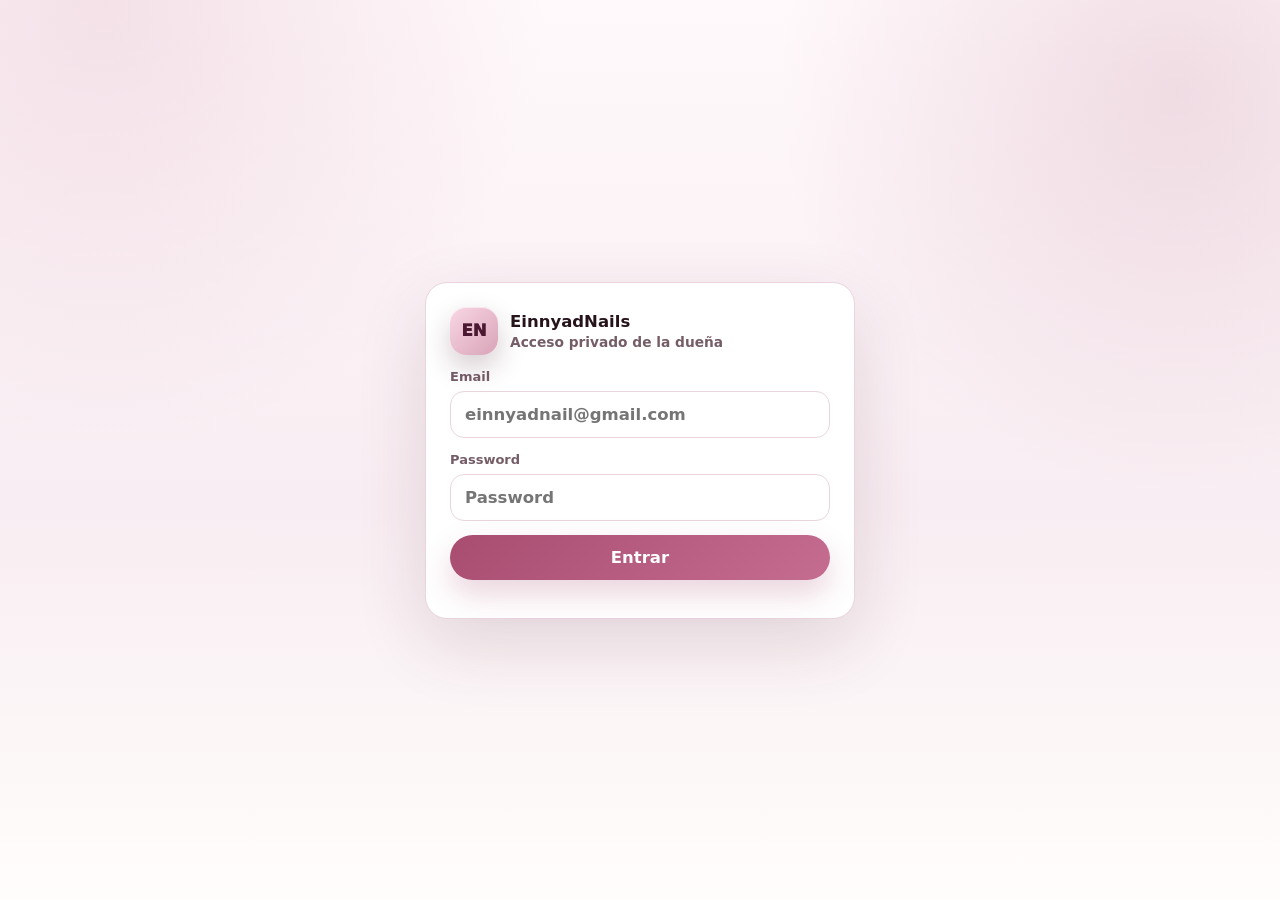
==== admin.html @ f1e4ef94 "Update admin.html" ====
<!doctype html>
<html lang="es">
<head>
  <meta charset="utf-8">
  <meta name="viewport" content="width=device-width, initial-scale=1">
  <title>EinnyadNails Admin</title>
  <meta name="theme-color" content="#2d131e">
  <link rel="icon" type="image/svg+xml" href="assets/icons/favicon.svg?v=einnyadnails-web-v15">
  <link rel="stylesheet" href="assets/nails.css?v=einnyadnails-web-v15">
  <script src="assets/jsQR.js?v=einnyadnails-web-v15"></script>
  <script src="assets/config.js?v=einnyadnails-web-v15"></script>
</head>
<body>
  <section id="loginScreen" class="login-screen">
    <div class="login-box">
      <div class="intro-brand" style="justify-content:flex-start;color:var(--ink);">
        <span class="intro-mark">EN</span>
        <span><strong>EinnyadNails</strong><small style="color:var(--muted);">Acceso privado de la dueña</small></span>
      </div>
      <label class="field"><span>Email</span><input id="loginEmail" type="email" placeholder="einnyadnail@gmail.com" autocomplete="username"></label>
      <label class="field"><span>Password</span><input id="loginPassword" type="password" placeholder="Password" autocomplete="current-password"></label>
      <button id="loginBtn" class="btn full" type="button" onclick="login()">Entrar</button>
      <div id="loginMessage" class="section-sub"></div>
    </div>
  </section>

  <div id="adminApp" class="admin-shell hidden">
    <header class="topbar">
      <div class="container nav">
        <a class="brand" href="admin.html"><span class="brand-mark">EN</span><span><strong>EinnyadNails</strong><small id="sessionLabel">Sesión activa</small></span></a>
        <nav class="navlinks">
          <button type="button" onclick="refreshAll()">Actualizar</button>
          <button type="button" onclick="logout()">Salir</button>
        </nav>
      </div>
    </header>

    <main class="container">
      <div class="admin-top">
        <span class="badge green">Panel privado</span>
        <h1 class="section-title">EinnyadNails Admin</h1>
        <p class="section-sub">Gestiona citas a domicilio, servicios, reseñas, pagos y QR de llegada.</p>
      </div>

      <div class="admin-tabs">
        <button class="active" data-panel="dashboard" onclick="showPanel('dashboard', this)">Dashboard</button>
        <button data-panel="appointments" onclick="showPanel('appointments', this)">Ordenes</button>
        <button data-panel="services" onclick="showPanel('services', this)">Servicios</button>
        <button data-panel="qr" onclick="showPanel('qr', this)">QR</button>
        <button data-panel="reviews" onclick="showPanel('reviews', this)">Testimonios</button>
        <button data-panel="settings" onclick="showPanel('settings', this)">Ajustes</button>
      </div>

      <section id="panel-dashboard" class="panel active section">
        <div id="dashboardCards" class="admin-grid"></div>
        <div class="dashboard-stack">
          <div class="card">
            <h2>Agenda de esta semana</h2>
            <div id="calendarWeek" class="calendar-week"></div>
          </div>
          <div class="grid grid-2">
            <div class="card">
              <h2>Próxima cita</h2>
              <div id="nextAppointment" class="section-sub">Sin cita activa.</div>
            </div>
            <div class="card">
              <h2>Última orden</h2>
              <div id="lastAppointment" class="section-sub">Sin orden todavía.</div>
            </div>
          </div>
          <div class="card">
            <h2>Servicios más pedidos</h2>
            <div id="topServices" class="top-services"></div>
          </div>
        </div>
      </section>

      <section id="panel-appointments" class="panel section">
        <div class="section-head">
          <div><h2 class="section-title">Ordenes</h2><p class="section-sub">Todas las reservas llegan aqui y tambien al correo configurado.</p></div>
          <div class="toolbar">
            <button class="btn secondary" type="button" onclick="openManualAppointment()">Crear cita manual</button>
            <button class="btn" type="button" onclick="refreshAll()">Actualizar</button>
          </div>
        </div>
        <div id="appointmentsTable" class="table-wrap"></div>
      </section>

      <section id="panel-qr" class="panel section">
        <div class="section-head">
          <div><h2 class="section-title">QR de cita</h2><p class="section-sub">Escanea el QR al llegar a la cita. Desde aquí puedes marcar llegada, iniciar servicio, agregar/remover extras y finalizar con recibo actualizado.</p></div>
        </div>
        <div class="qr-layout">
          <div class="card">
            <video id="qrVideo" class="qr-video" playsinline muted></video>
            <canvas id="qrCanvas" hidden></canvas>
            <p id="qrCameraStatus" class="qr-status">La cámara se abre dentro de esta página. Si el navegador la bloquea, usa HTTPS o sube una foto del QR.</p>
            <div class="toolbar">
              <button class="btn" type="button" onclick="startQrCamera()">Abrir cámara</button>
              <button class="btn secondary" type="button" onclick="stopQrCamera()">Cerrar cámara</button>
            </div>
            <label class="field" style="margin-top:14px;"><span>Foto del QR</span><input id="qrImageInput" type="file" accept="image/*" capture="environment" onchange="scanQrImage(this.files && this.files[0])"></label>
            <label class="field"><span>Token o contenido QR</span><input id="qrText" placeholder="ENAIL|EN-20260607-ABCDE|QR-..."></label>
            <button id="verifyQrBtn" class="btn full" type="button" onclick="verifyQr()">Verificar cita</button>
          </div>
          <div id="qrResult" class="card">
            <div class="empty">Escanea o pega un QR para abrir la cita.</div>
          </div>
        </div>
      </section>

      <section id="panel-services" class="panel section">
        <div class="grid grid-2">
          <form id="serviceForm" class="card" onsubmit="saveService(event)">
            <h2>Servicio</h2>
            <input id="serviceRow" type="hidden">
            <input id="serviceId" type="hidden">
            <div class="service-form-section">
              <div class="mini-section-head"><strong>Datos del servicio</strong><span>Nombre, precio, duracion y descripcion.</span></div>
              <div class="split"><label class="field"><span>Categoria</span><input id="serviceCategory" required></label><label class="field"><span>Orden</span><input id="serviceOrder" type="number" min="1" step="1" value="1"></label></div>
              <label class="field"><span>Nombre ES</span><input id="serviceName" required></label>
              <label class="field"><span>Nombre FR-CA</span><input id="serviceNameFr"></label>
              <label class="field"><span>Descripcion ES</span><textarea id="serviceDescription"></textarea></label>
              <label class="field"><span>Descripcion FR-CA</span><textarea id="serviceDescriptionFr"></textarea></label>
              <div class="split"><label class="field"><span>Precio CAD</span><input id="servicePrice" type="number" min="0" step="0.01" required></label><label class="field"><span>Duracion min</span><input id="serviceDuration" type="number" min="15" step="5" value="60"></label></div>
            </div>
            <input id="serviceImage" type="hidden">
            <input id="serviceBeforeImage" type="hidden">
            <input id="serviceAfterImage" type="hidden">
            <div class="service-form-section photo-manager">
              <div class="mini-section-head"><strong>Foto principal del servicio</strong><span>La imagen se puede recortar y ajustar antes de subir.</span></div>
              <div class="image-editor">
                <label class="field full"><span>Subir foto del servicio</span><input id="serviceImageFile" type="file" accept="image/jpeg,image/png,image/webp" onchange="handlePhotoEditorFile('serviceImageFile')"></label>
                <div class="image-editor-controls">
                  <label class="field"><span>Modo</span><select id="serviceImageFit" onchange="updateImageEditorPreview('serviceImageFile')"><option value="contain">Completa sin cortar</option><option value="cover">Recortar para llenar</option></select></label>
                  <label class="field"><span>Recorte</span><select id="serviceImageAspect" onchange="updateImageEditorPreview('serviceImageFile')"><option value="4:3">Servicio 4:3</option><option value="1:1">Cuadrada 1:1</option><option value="4:5">Retrato 4:5</option><option value="3:2">Galeria 3:2</option></select></label>
                  <label class="field"><span>Enfoque</span><select id="serviceImageFocus" onchange="syncImageFocus('serviceImageFile')"><option value="center">Centro</option><option value="top">Arriba</option><option value="bottom">Abajo</option></select></label>
                  <label class="field"><span>Zoom</span><input id="serviceImageZoom" type="range" min="80" max="180" value="100" oninput="updateImageEditorPreview('serviceImageFile')"></label>
                  <label class="field"><span>Horizontal</span><input id="serviceImageOffsetX" type="range" min="0" max="100" value="50" oninput="updateImageEditorPreview('serviceImageFile')"></label>
                  <label class="field"><span>Vertical</span><input id="serviceImageOffsetY" type="range" min="0" max="100" value="50" oninput="updateImageEditorPreview('serviceImageFile')"></label>
                </div>
                <img id="serviceImagePreview" class="preview-thumb editable-preview" alt="">
              </div>
            </div>
            <div id="serviceUploadStatus" class="section-sub"></div>
            <label class="field"><span>Activo</span><select id="serviceAvailable"><option>Yes</option><option>No</option></select></label>
            <div class="toolbar"><button class="btn" type="submit">Guardar servicio</button><button class="btn secondary" type="button" onclick="resetServiceForm()">Limpiar</button></div>
          </form>
          <div class="card">
            <h2>Servicios activos</h2>
            <div id="servicesList" class="grid"></div>
          </div>
        </div>
        <div class="grid grid-2 before-after-admin-grid">
          <form id="beforeAfterForm" class="card" onsubmit="saveBeforeAfter(event)">
            <div class="section-head compact">
              <div>
                <h2>Antes / despues</h2>
                <p class="section-sub">Selecciona un servicio existente y sube las fotos antes y despues por separado.</p>
              </div>
              <button class="btn secondary" type="button" onclick="resetBeforeAfterForm()">Nuevo</button>
            </div>
            <input id="beforeAfterBeforeImage" type="hidden">
            <input id="beforeAfterAfterImage" type="hidden">
            <label class="field"><span>Servicio</span><select id="beforeAfterService" required onchange="loadBeforeAfterService(this.value)"></select></label>
            <div class="before-after-editor-pair">
              <div class="image-editor">
                <label class="field full"><span>Foto antes</span><input id="beforeAfterBeforeFile" type="file" accept="image/jpeg,image/png,image/webp" onchange="handlePhotoEditorFile('beforeAfterBeforeFile')"></label>
                <div class="image-editor-controls">
                  <label class="field"><span>Modo</span><select id="beforeAfterBeforeFit" onchange="updateImageEditorPreview('beforeAfterBeforeFile')"><option value="contain">Completa sin cortar</option><option value="cover">Recortar para llenar</option></select></label>
                  <label class="field"><span>Enfoque</span><select id="beforeAfterBeforeFocus" onchange="syncImageFocus('beforeAfterBeforeFile')"><option value="center">Centro</option><option value="top">Arriba</option><option value="bottom">Abajo</option></select></label>
                  <label class="field"><span>Zoom</span><input id="beforeAfterBeforeZoom" type="range" min="80" max="180" value="100" oninput="updateImageEditorPreview('beforeAfterBeforeFile')"></label>
                  <label class="field"><span>Horizontal</span><input id="beforeAfterBeforeOffsetX" type="range" min="0" max="100" value="50" oninput="updateImageEditorPreview('beforeAfterBeforeFile')"></label>
                  <label class="field"><span>Vertical</span><input id="beforeAfterBeforeOffsetY" type="range" min="0" max="100" value="50" oninput="updateImageEditorPreview('beforeAfterBeforeFile')"></label>
                </div>
                <img id="beforeAfterBeforePreview" class="preview-thumb editable-preview portrait-preview" alt="">
              </div>
              <div class="image-editor">
                <label class="field full"><span>Foto despues</span><input id="beforeAfterAfterFile" type="file" accept="image/jpeg,image/png,image/webp" onchange="handlePhotoEditorFile('beforeAfterAfterFile')"></label>
                <div class="image-editor-controls">
                  <label class="field"><span>Modo</span><select id="beforeAfterAfterFit" onchange="updateImageEditorPreview('beforeAfterAfterFile')"><option value="contain">Completa sin cortar</option><option value="cover">Recortar para llenar</option></select></label>
                  <label class="field"><span>Enfoque</span><select id="beforeAfterAfterFocus" onchange="syncImageFocus('beforeAfterAfterFile')"><option value="center">Centro</option><option value="top">Arriba</option><option value="bottom">Abajo</option></select></label>
                  <label class="field"><span>Zoom</span><input id="beforeAfterAfterZoom" type="range" min="80" max="180" value="100" oninput="updateImageEditorPreview('beforeAfterAfterFile')"></label>
                  <label class="field"><span>Horizontal</span><input id="beforeAfterAfterOffsetX" type="range" min="0" max="100" value="50" oninput="updateImageEditorPreview('beforeAfterAfterFile')"></label>
                  <label class="field"><span>Vertical</span><input id="beforeAfterAfterOffsetY" type="range" min="0" max="100" value="50" oninput="updateImageEditorPreview('beforeAfterAfterFile')"></label>
                </div>
                <img id="beforeAfterAfterPreview" class="preview-thumb editable-preview portrait-preview" alt="">
              </div>
            </div>
            <div id="beforeAfterStatus" class="section-sub"></div>
            <div class="toolbar"><button class="btn" type="submit">Guardar antes/despues</button><button class="btn secondary" type="button" onclick="resetBeforeAfterImages()">Quitar fotos</button></div>
          </form>
          <div class="card">
            <h2>Resultados antes/despues</h2>
            <div id="beforeAfterAdminList" class="grid"></div>
          </div>
        </div>
        <div class="card photo-storage-card">
          <div class="section-head compact">
            <div>
              <h2>Almacenamiento de fotos</h2>
              <p class="section-sub">Analiza fotos subidas por este admin y borra solo las que ya no estan usadas por servicios.</p>
            </div>
            <div class="toolbar">
              <button class="btn secondary" type="button" onclick="loadPhotoStorage()">Analizar</button>
              <button class="btn danger" type="button" onclick="deleteUnusedPhotos()">Borrar no usadas</button>
            </div>
          </div>
          <div id="photoStorageStatus" class="section-sub">Pendiente de analisis.</div>
          <div id="photoStorageList" class="photo-storage-list"></div>
        </div>
      </section>

      <section id="panel-reviews" class="panel section">
        <div class="section-head"><div><h2 class="section-title">Reseñas</h2><p class="section-sub">Las reseñas llegan desde el index. Aquí solo se aprueban, ocultan o dejan pendientes.</p></div></div>
        <div id="reviewsList" class="grid grid-2"></div>
      </section>

      <section id="panel-settings" class="panel section">
        <div class="section-head">
          <div><h2 class="section-title">Ajustes</h2><p class="section-sub">Configuracion de la duena, pagos, disponibilidad, promociones y registros del sistema.</p></div>
        </div>
        <div class="settings-grid">
          <form class="card" onsubmit="saveSettings(event)">
            <h2>Ajustes del negocio</h2>
            <label class="field"><span>Nombre</span><input id="cfgName"></label>
            <label class="field"><span>Duena</span><input id="cfgOwnerName"></label>
            <div class="split"><label class="field"><span>Telefono</span><input id="cfgPhone"></label><label class="field"><span>Email recibos</span><input id="cfgEmail" type="email"></label></div>
            <label class="field"><span>Area de servicio</span><input id="cfgServiceArea"></label>
            <label class="field"><span>Descripcion</span><textarea id="cfgAboutText"></textarea></label>
            <label class="field"><span>Cargo domicilio opcional</span><input id="cfgTravelFee" type="number" step="0.01"></label>
            <label class="field"><span>Instagram URL</span><input id="cfgInstagram"></label>
            <label class="field"><span>QR activo</span><select id="cfgQrEnabled"><option>Yes</option><option>No</option></select></label>
            <label class="field"><span>Politica cancelacion ES</span><textarea id="cfgCancellationPolicyEs"></textarea></label>
            <label class="field"><span>Politica cancelacion FR-CA</span><textarea id="cfgCancellationPolicyFr"></textarea></label>
            <label class="field"><span>Politica deposito ES</span><textarea id="cfgDepositPolicyEs"></textarea></label>
            <label class="field"><span>Politica deposito FR-CA</span><textarea id="cfgDepositPolicyFr"></textarea></label>
            <div class="split"><label class="field"><span>Recordatorios activos</span><select id="cfgRemindersEnabled"><option>Yes</option><option>No</option></select></label><label class="field"><span>Horas antes</span><input id="cfgReminderHoursBefore" type="number" min="1" max="168" step="1"></label></div>
            <div class="toolbar"><button class="btn secondary" type="button" onclick="sendRemindersNow()">Enviar recordatorios ahora</button><button class="btn secondary" type="button" onclick="setupReminderTrigger()">Activar trigger diario</button></div>
            <button class="btn full" type="submit">Guardar ajustes</button>
          </form>
          <form class="card" onsubmit="savePayments(event)">
            <h2>Pagos</h2>
            <label class="field"><span>Pagos online activos</span><select id="payEnabled"><option>No</option><option>Yes</option></select></label>
            <label class="field"><span>Proveedor</span><input id="payProvider" placeholder="Stripe, PayPal, Square, otro"></label>
            <label class="field"><span>Payment link</span><input id="payLink"></label>
            <label class="field"><span>Boton</span><input id="payButtonLabel"></label>
            <label class="field"><span>Mensaje ES</span><textarea id="payRedirectMessageEs"></textarea></label>
            <label class="field"><span>Mensaje FR-CA</span><textarea id="payRedirectMessageFr"></textarea></label>
            <label class="field"><span>Cash activo</span><select id="payCashEnabled"><option>Yes</option><option>No</option></select></label>
            <button class="btn full" type="submit">Guardar pagos</button>
          </form>
          <div class="card">
            <div class="section-head compact">
              <div><h2>Horarios disponibles</h2><p class="section-sub">El cliente solo puede reservar dentro de estos horarios.</p></div>
              <button class="btn" type="button" onclick="saveHours()">Guardar</button>
            </div>
            <div id="hoursEditor" class="hours-editor"></div>
          </div>
          <form class="card" onsubmit="saveBlock(event)">
            <h2>Bloquear dia u hora</h2>
            <label class="field"><span>Fecha</span><input id="blockDate" type="date" required></label>
            <div class="split"><label class="field"><span>Desde</span><input id="blockStart" type="text" inputmode="text" placeholder="9:00 AM" required></label><label class="field"><span>Hasta</span><input id="blockEnd" type="text" inputmode="text" placeholder="5:00 PM" required></label></div>
            <label class="field"><span>Motivo</span><input id="blockReason" placeholder="Cita personal, descanso, evento..."></label>
            <button class="btn full" type="submit">Guardar bloqueo</button>
          </form>
          <div class="card">
            <h2>Bloqueos activos</h2>
            <div id="blocksList" class="grid"></div>
          </div>
          <form class="card" onsubmit="savePromo(event)">
            <h2>Promocion</h2>
            <label class="field"><span>Codigo</span><input id="promoCode" required></label>
            <label class="field"><span>Titulo ES</span><input id="promoTitle"></label>
            <label class="field"><span>Titulo FR-CA</span><input id="promoTitleFr"></label>
            <label class="field"><span>Descripcion ES</span><textarea id="promoDescription"></textarea></label>
            <label class="field"><span>Descripcion FR-CA</span><textarea id="promoDescriptionFr"></textarea></label>
            <div class="split"><label class="field"><span>Tipo</span><select id="promoType"><option>percent</option><option>fixed</option></select></label><label class="field"><span>Valor</span><input id="promoValue" type="number" step="0.01"></label></div>
            <div class="split"><label class="field"><span>Min subtotal</span><input id="promoMinSubtotal" type="number" step="0.01"></label><label class="field"><span>Activo</span><select id="promoActive"><option>Yes</option><option>No</option></select></label></div>
            <button class="btn full" type="submit">Guardar promo</button>
          </form>
          <div class="card">
            <h2>Promos activas</h2>
            <div id="promosList" class="grid"></div>
          </div>
          <div class="card settings-wide">
            <div class="section-head compact">
              <div>
                <h2>Limpieza para produccion</h2>
                <p class="section-sub">Borra datos viejos de prueba sin tocar configuracion, pagos, horarios, servicios, fotos usadas ni duena.</p>
              </div>
              <button class="btn danger" type="button" onclick="cleanProductionData()">Limpiar hojas</button>
            </div>
            <div id="cleanProductionStatus" class="section-sub">Usalo antes de entregar o vender el proyecto.</div>
          </div>
          <div class="card settings-wide">
            <div class="section-head compact"><div><h2>Logs</h2><p class="section-sub">Eventos tecnicos del sistema.</p></div><button class="btn danger" type="button" onclick="clearLogs()">Borrar logs</button></div>
            <div id="logsList" class="table-wrap"></div>
          </div>
        </div>
      </section>

    </main>
  </div>

  <div id="confirmModal" class="modal">
    <div class="modal-card compact-modal">
      <h2 id="confirmTitle">Confirmar</h2>
      <p id="confirmMessage" class="section-sub"></p>
      <div class="toolbar" style="justify-content:flex-end;">
        <button class="btn secondary" type="button" onclick="resolveConfirm(false)">Cancelar</button>
        <button id="confirmYes" class="btn danger" type="button" onclick="resolveConfirm(true)">Confirmar</button>
      </div>
    </div>
  </div>
  <div id="appointmentModal" class="modal">
    <form class="modal-card" onsubmit="saveAppointmentEdit(event)">
      <div class="section-head compact">
        <div>
          <span class="badge green">Orden</span>
          <h2 id="appointmentModalTitle">Editar cita</h2>
          <p id="appointmentModalSub" class="section-sub"></p>
        </div>
        <button class="btn secondary" type="button" onclick="closeAppointmentModal()">Cerrar</button>
      </div>
      <input id="editAppointmentId" type="hidden">
      <div class="grid grid-2">
        <label class="field"><span>Nombre clienta</span><input id="editCustomerName" required></label>
        <label class="field"><span>Telefono</span><input id="editCustomerPhone" required></label>
        <label class="field"><span>Email</span><input id="editCustomerEmail" type="email"></label>
        <label class="field"><span>Direccion</span><input id="editCustomerAddress" required></label>
        <label class="field"><span>Fecha</span><input id="editPreferredDate" type="date" required></label>
        <label class="field"><span>Hora</span><input id="editPreferredTime" type="text" inputmode="text" placeholder="9:00 AM" required></label>
        <label class="field"><span>Estado</span><select id="editStatus"><option>Pending</option><option>Confirmed</option><option>Client arrived</option><option>In service</option><option>Completed</option><option>Cancelled</option></select></label>
        <label class="field check-field"><span>Excepcion de horario</span><input id="editOverrideAvailability" type="checkbox"> <small>Permitir fuera del horario publico</small></label>
        <label class="field"><span>Estado de pago</span><input id="editPaymentStatus"></label>
        <label class="field"><span>Metodo de pago</span><input id="editPaymentMethod"></label>
        <label class="field"><span>Cargo domicilio</span><input id="editTravelFee" type="number" min="0" step="0.01"></label>
        <label class="field"><span>Propina</span><input id="editTip" type="number" min="0" step="0.01"></label>
        <label class="field"><span>Total actual</span><input id="editTotalPreview" disabled></label>
      </div>
      <label class="field" style="margin-top:12px;"><span>Notas admin</span><textarea id="editAdminNotes"></textarea></label>
      <label class="field"><span>Notas clienta</span><textarea id="editCustomerNotes"></textarea></label>
      <div id="editAppointmentStatus" class="section-sub"></div>
      <div class="toolbar" style="justify-content:flex-end;margin-top:16px;">
        <button class="btn secondary" type="button" onclick="resendReceiptFromModal()">Reenviar recibo</button>
        <button class="btn danger" type="button" onclick="cancelAppointmentFromModal()">Cancelar cita</button>
        <button id="editAppointmentBtn" class="btn" type="submit">Guardar cambios</button>
      </div>
    </form>
  </div>
  <div id="manualAppointmentModal" class="modal">
    <form class="modal-card" onsubmit="saveManualAppointment(event)">
      <div class="section-head compact">
        <div>
          <span class="badge green">Manual</span>
          <h2>Crear cita desde admin</h2>
          <p class="section-sub">Usa este flujo para citas fuera del horario publico o creadas por llamada.</p>
        </div>
        <button class="btn secondary" type="button" onclick="closeManualAppointment()">Cerrar</button>
      </div>
      <div class="grid grid-2">
        <label class="field"><span>Nombre clienta</span><input id="manualCustomerName" required></label>
        <label class="field"><span>Telefono</span><input id="manualCustomerPhone" required></label>
        <label class="field"><span>Email</span><input id="manualCustomerEmail" type="email"></label>
        <label class="field"><span>Direccion</span><input id="manualCustomerAddress" required></label>
        <label class="field"><span>Fecha</span><input id="manualPreferredDate" type="date" required></label>
        <label class="field"><span>Hora</span><input id="manualPreferredTime" type="text" inputmode="text" placeholder="9:00 AM" required></label>
        <label class="field"><span>Estado</span><select id="manualStatus"><option>Confirmed</option><option>Pending</option><option>Client arrived</option><option>In service</option></select></label>
        <label class="field"><span>Idioma recibo</span><select id="manualLanguage"><option value="es">Espanol</option><option value="fr">Frances</option></select></label>
        <label class="field"><span>Metodo de pago</span><input id="manualPaymentMethod" value="Pago en persona"></label>
        <label class="field"><span>Estado de pago</span><input id="manualPaymentStatus" value="Pendiente / pago en persona"></label>
        <label class="field"><span>Cargo domicilio</span><input id="manualTravelFee" type="number" min="0" step="0.01" value="0" oninput="renderManualAppointmentItems()"></label>
        <label class="field"><span>Propina</span><input id="manualTip" type="number" min="0" step="0.01" value="0" oninput="renderManualAppointmentItems()"></label>
      </div>
      <div class="card" style="box-shadow:none;margin-top:14px;">
        <div class="grid grid-2">
          <label class="field"><span>Servicio</span><select id="manualServiceSelect"></select></label>
          <label class="field"><span>Cantidad</span><input id="manualServiceQty" type="number" min="1" step="1" value="1"></label>
        </div>
        <button class="btn secondary" type="button" onclick="addManualAppointmentService()">Agregar servicio</button>
        <div id="manualItemsList" class="extra-list" style="margin-top:12px;"></div>
        <div id="manualTotalPreview" class="section-sub"></div>
      </div>
      <label class="field" style="margin-top:12px;"><span>Notas admin</span><textarea id="manualAdminNotes" placeholder="Cita creada por llamada, instrucciones especiales, etc."></textarea></label>
      <label class="field"><span>Notas clienta</span><textarea id="manualCustomerNotes"></textarea></label>
      <div id="manualAppointmentStatus" class="section-sub"></div>
      <div class="toolbar" style="justify-content:flex-end;margin-top:16px;">
        <button class="btn secondary" type="button" onclick="closeManualAppointment()">Cancelar</button>
        <button id="manualAppointmentBtn" class="btn" type="submit">Crear cita</button>
      </div>
    </form>
  </div>
  <div id="toast" class="toast"></div>

  <script>
    var sessionToken = '';
    var adminData = {};
    var currentUser = null;
    var qrStream = null;
    var qrFrame = null;
    var qrDetector = null;
    var currentQrAppointment = null;
    var confirmResolver = null;
    var manualAppointmentItems = [];

    function $(id){ return document.getElementById(id); }
    function toast(message){ var box = $('toast'); box.textContent = message; box.classList.add('show'); setTimeout(function(){ box.classList.remove('show'); }, 2600); }
    function timeToMinutes(value){
      var raw = String(value == null ? '' : value).trim();
      if(!raw) return -1;
      var match = raw.match(/^(\d{1,2})(?::(\d{2}))?\s*([AaPp]\.?[Mm]\.?)?$/);
      if(!match) return -1;
      var hour = Number(match[1]);
      var minute = Number(match[2] || 0);
      var suffix = (match[3] || '').replace(/\./g, '').toUpperCase();
      if(minute < 0 || minute > 59) return -1;
      if(suffix){
        if(hour < 1 || hour > 12) return -1;
        if(suffix === 'PM' && hour < 12) hour += 12;
        if(suffix === 'AM' && hour === 12) hour = 0;
      } else if(hour < 0 || hour > 23) {
        return -1;
      }
      return hour * 60 + minute;
    }
    function formatTime12(value){
      var minutes = timeToMinutes(value);
      if(minutes < 0) return String(value || '').trim();
      minutes = ((minutes % 1440) + 1440) % 1440;
      var hour24 = Math.floor(minutes / 60);
      var minute = minutes % 60;
      var suffix = hour24 >= 12 ? 'PM' : 'AM';
      var hour12 = hour24 % 12;
      if(hour12 === 0) hour12 = 12;
      return hour12 + ':' + String(minute).padStart(2, '0') + ' ' + suffix;
    }
    function adminCall(action, payload){
      payload = payload || {};
      payload.sessionToken = sessionToken;
      payload.userAgent = navigator.userAgent;
      return RTApi.admin(action, payload);
    }
    function showLoading(text){
      var message = text || 'Cargando...';
      document.body.classList.add('admin-loading');
      document.body.setAttribute('aria-busy', 'true');
      if($('loginScreen') && !$('loginScreen').classList.contains('hidden')){
        $('loginMessage').innerHTML = '<span class="loading-inline"></span>' + RTApi.esc(message);
      }
    }
    function hideLoading(){
      document.body.classList.remove('admin-loading');
      document.body.removeAttribute('aria-busy');
    }
    function setLoginBusy(busy, message){
      $('loginBtn').disabled = busy;
      $('loginBtn').textContent = busy ? 'Entrando...' : 'Entrar';
      if(message) $('loginMessage').innerHTML = '<span class="loading-inline"></span>' + RTApi.esc(message);
    }

    async function login(){
      setLoginBusy(true, 'Verificando acceso...');
      try {
        var email = $('loginEmail').value.trim();
        var result = await RTApi.admin('login', { email:email, password:$('loginPassword').value, userAgent:navigator.userAgent });
        sessionToken = result.sessionToken;
        if(!sessionToken) throw new Error('No se recibio una sesion valida.');
        localStorage.setItem('en_admin_email', email);
        currentUser = result;
        $('loginPassword').value = '';
        setLoginBusy(true, 'Cargando panel...');
        await bootstrap();
      } catch(error) {
        $('loginMessage').textContent = error.message || String(error);
      } finally {
        setLoginBusy(false);
      }
    }
    async function logout(){
      try { if(sessionToken) await adminCall('logout', {}); } catch(error) {}
      localStorage.removeItem('en_admin_session');
      sessionToken = '';
      location.reload();
    }
    async function bootstrap(){
      showLoading('Cargando panel...');
      try {
        adminData = await adminCall('getAdminData', {});
        currentUser = adminData.currentUser || currentUser;
        $('sessionLabel').textContent = (currentUser && currentUser.email) || 'Sesión activa';
        $('loginScreen').classList.add('hidden');
        $('adminApp').classList.remove('hidden');
        renderAll();
      } catch(error) {
        localStorage.removeItem('en_admin_session');
        sessionToken = '';
        $('loginScreen').classList.remove('hidden');
        $('adminApp').classList.add('hidden');
        $('loginMessage').textContent = error.message || String(error);
      } finally {
        hideLoading();
      }
    }
    async function refreshAll(){
      showLoading('Actualizando datos...');
      try {
        adminData = await adminCall('getAdminData', {});
        renderAll();
        toast('Actualizado');
      } catch(error) { toast(error.message || String(error)); }
      finally { hideLoading(); }
    }
    function renderAll(){
      renderDashboard();
      renderAppointments();
      renderServices();
      renderBeforeAfterAdmin();
      renderPromos();
      renderReviews();
      renderAvailability();
      fillSettings();
      fillPayments();
      renderLogs();
    }
    function showPanel(name, button){
      document.querySelectorAll('.panel').forEach(function(panel){ panel.classList.remove('active'); });
      $('panel-' + name).classList.add('active');
      document.querySelectorAll('.admin-tabs button').forEach(function(btn){ btn.classList.remove('active'); });
      var active = button || document.querySelector('.admin-tabs button[data-panel="' + name + '"]');
      if(active) active.classList.add('active');
      if(name !== 'qr') stopQrCamera();
    }
    function renderDashboard(){
      var d = adminData.dashboard || {};
      $('dashboardCards').innerHTML = [
        ['Citas activas', d.activeCount || 0],
        ['Citas hoy', d.todayCount || 0],
        ['Completadas', d.completedCount || 0],
        ['Vendido total', RTApi.money(d.totalSold || 0)],
        ['Vendido este mes', RTApi.money(d.monthSold || 0)],
        ['Pendiente activo', RTApi.money(d.pendingMoney || 0)],
        ['Ticket promedio', RTApi.money(d.averageTicket || 0)],
        ['Testimonios pendientes', d.pendingReviews || 0]
      ].map(function(item){ return '<article class="metric-card"><span>' + item[0] + '</span><strong>' + item[1] + '</strong></article>'; }).join('');
      var next = d.nextAppointment;
      var last = d.lastAppointment;
      $('nextAppointment').innerHTML = next ? renderAppointmentSummary(next) : 'Sin cita activa.';
      $('lastAppointment').innerHTML = last ? renderAppointmentSummary(last) : 'Sin orden todavía.';
      $('topServices').innerHTML = (d.topServices || []).map(function(item){
        return '<div class="top-service-line"><strong>' + RTApi.esc(item.name) + '</strong><span>' + RTApi.esc(item.count) + '</span></div>';
      }).join('') || '<div class="empty">Aun no hay datos suficientes.</div>';
      renderCalendarWeek();
    }
    function renderAppointmentSummary(item){
      return '<strong>' + RTApi.esc(item.customerName || '') + '</strong><br>' + RTApi.esc((item.preferredDate || '') + ' ' + formatTime12(item.preferredTime || '')) + '<br><span class="section-sub">' + RTApi.esc(item.status || '') + ' | ' + RTApi.money(item.totalUpdated || item.total || 0) + '</span><br><span class="section-sub">' + RTApi.esc(item.customerAddress || '') + '</span>';
    }
    function renderCalendarWeek(){
      var appointments = adminData.appointments || [];
      var today = new Date();
      today.setHours(12,0,0,0);
      var days = [];
      for(var i = 0; i < 7; i++){
        var date = new Date(today.getTime() + i * 86400000);
        var iso = date.toISOString().slice(0, 10);
        var label = date.toLocaleDateString('es-ES', { weekday:'short', day:'numeric' });
        var items = appointments.filter(function(item){ return item.preferredDate === iso; }).sort(function(a, b){ return timeToMinutes(a.preferredTime) - timeToMinutes(b.preferredTime); });
        days.push('<article class="calendar-day"><strong>' + RTApi.esc(label) + '</strong><span>' + RTApi.esc(iso) + '</span><div>' + (items.map(function(item){ return '<button type="button" onclick="editAppointment(\'' + RTApi.esc(item.appointmentId) + '\')" class="calendar-event ' + (String(item.status).toLowerCase().indexOf('cancel') !== -1 ? 'is-cancelled' : '') + '"><b>' + RTApi.esc(formatTime12(item.preferredTime || '')) + '</b> ' + RTApi.esc(item.customerName || '') + '<small>' + RTApi.esc(item.status || '') + '</small></button>'; }).join('') || '<em>Libre</em>') + '</div></article>');
      }
      $('calendarWeek').innerHTML = days.join('');
    }
    function renderAppointments(){
      var list = adminData.appointments || [];
      if(!list.length){ $('appointmentsTable').innerHTML = '<div class="empty">No hay citas todavía.</div>'; return; }
      $('appointmentsTable').innerHTML = '<table class="appointments-table"><thead><tr><th>Cita</th><th>Clienta</th><th>Servicios</th><th>Fecha</th><th>Total</th><th>Estado</th><th>Acciones</th></tr></thead><tbody>' + list.map(function(item){
        var services = (item.items || []).map(function(row){ return RTApi.esc((row.quantity || 1) + 'x ' + (row.nameEs || row.name)); }).join('<br>');
        var travelFeeLine = Number(item.travelFee || 0) > 0 ? '<br><span class="section-sub">Cargo domicilio ' + RTApi.money(item.travelFee || 0) + '</span>' : '';
        return '<tr><td data-label="Cita"><strong>' + RTApi.esc(item.appointmentId) + '</strong><br><span class="section-sub">' + RTApi.esc(item.paymentStatus || '') + '</span></td><td data-label="Clienta">' + RTApi.esc(item.customerName) + '<br><a href="tel:' + RTApi.esc(item.customerPhone) + '">' + RTApi.esc(item.customerPhone) + '</a><br><span class="section-sub">' + RTApi.esc(item.customerAddress) + '</span></td><td data-label="Servicios">' + services + '</td><td data-label="Fecha">' + RTApi.esc(item.preferredDate + ' ' + formatTime12(item.preferredTime)) + '</td><td data-label="Total">' + RTApi.money(item.totalUpdated || item.total) + '<br><span class="section-sub">Extras ' + RTApi.money(item.extraTotal || 0) + '</span>' + travelFeeLine + '</td><td data-label="Estado"><span class="status ' + (item.status === 'Completed' ? 'completed' : '') + '">' + RTApi.esc(item.status) + '</span></td><td data-label="Acciones"><div class="table-actions"><select onchange="updateStatus(\'' + RTApi.esc(item.appointmentId) + '\', this.value)"><option value="">Cambiar</option><option>Pending</option><option>Confirmed</option><option>Client arrived</option><option>In service</option><option>Completed</option><option>Cancelled</option></select><button class="btn secondary" type="button" onclick="editAppointment(\'' + RTApi.esc(item.appointmentId) + '\')">Editar</button><button class="btn secondary" type="button" onclick="resendReceipt(\'' + RTApi.esc(item.appointmentId) + '\')">Recibo</button><button class="btn secondary" type="button" onclick="openQrFromAppointment(\'' + RTApi.esc(item.appointmentId) + '\', \'' + RTApi.esc(item.qrToken || '') + '\')">QR</button><button class="btn danger" type="button" onclick="cancelAppointment(\'' + RTApi.esc(item.appointmentId) + '\')">Cancelar</button></div></td></tr>';
      }).join('') + '</tbody></table>';
    }
    async function updateStatus(id, status){
      if(!status) return;
      try { await adminCall('updateAppointmentStatus', { appointmentId:id, status:status }); await refreshAll(); }
      catch(error){ toast(error.message || String(error)); }
    }
    function editAppointment(id){
      var item = (adminData.appointments || []).find(function(row){ return String(row.appointmentId) === String(id); });
      if(!item) return toast('Cita no encontrada.');
      $('editAppointmentId').value = item.appointmentId;
      $('appointmentModalTitle').textContent = 'Editar ' + item.appointmentId;
      $('appointmentModalSub').textContent = (item.items || []).map(function(row){ return (row.quantity || 1) + 'x ' + (row.nameEs || row.name); }).join(', ');
      $('editCustomerName').value = item.customerName || '';
      $('editCustomerPhone').value = item.customerPhone || '';
      $('editCustomerEmail').value = item.customerEmail || '';
      $('editCustomerAddress').value = item.customerAddress || '';
      $('editPreferredDate').value = item.preferredDate || '';
      $('editPreferredTime').value = formatTime12(item.preferredTime || '');
      $('editStatus').value = item.status || 'Pending';
      $('editOverrideAvailability').checked = String(item.createdBy || '').toLowerCase() === 'admin';
      $('editPaymentStatus').value = item.paymentStatus || '';
      $('editPaymentMethod').value = item.paymentMethod || '';
      $('editTravelFee').value = item.travelFee || 0;
      $('editTip').value = item.tip || 0;
      $('editTotalPreview').value = RTApi.money(item.totalUpdated || item.total || 0);
      $('editAdminNotes').value = item.adminNotes || '';
      $('editCustomerNotes').value = item.customerNotes || '';
      $('editAppointmentStatus').textContent = '';
      $('appointmentModal').classList.add('open');
    }
    function closeAppointmentModal(){
      $('appointmentModal').classList.remove('open');
    }
    async function saveAppointmentEdit(event){
      event.preventDefault();
      var id = $('editAppointmentId').value;
      var payload = {
        appointmentId:id,
        appointment:{
          customerName:$('editCustomerName').value,
          customerPhone:$('editCustomerPhone').value,
          customerEmail:$('editCustomerEmail').value,
          customerAddress:$('editCustomerAddress').value,
          preferredDate:$('editPreferredDate').value,
          preferredTime:formatTime12($('editPreferredTime').value),
          status:$('editStatus').value,
          overrideAvailability:$('editOverrideAvailability').checked ? 'Yes' : 'No',
          paymentStatus:$('editPaymentStatus').value,
          paymentMethod:$('editPaymentMethod').value,
          travelFee:$('editTravelFee').value,
          tip:$('editTip').value,
          adminNotes:$('editAdminNotes').value,
          customerNotes:$('editCustomerNotes').value
        }
      };
      $('editAppointmentBtn').disabled = true;
      $('editAppointmentStatus').innerHTML = '<span class="loading-inline"></span>Guardando cambios...';
      try {
        var updated = await adminCall('updateAppointment', payload);
        $('editTotalPreview').value = RTApi.money(updated.totalUpdated || updated.total || 0);
        closeAppointmentModal();
        await refreshAll();
        toast('Cita actualizada');
      } catch(error) {
        $('editAppointmentStatus').textContent = error.message || String(error);
      } finally {
        $('editAppointmentBtn').disabled = false;
      }
    }
    function openManualAppointment(){
      manualAppointmentItems = [];
      $('manualCustomerName').value = '';
      $('manualCustomerPhone').value = '';
      $('manualCustomerEmail').value = '';
      $('manualCustomerAddress').value = '';
      $('manualPreferredDate').value = '';
      $('manualPreferredDate').min = new Date().toISOString().slice(0, 10);
      $('manualPreferredTime').value = '';
      $('manualStatus').value = 'Confirmed';
      $('manualLanguage').value = 'es';
      $('manualPaymentMethod').value = 'Interac e-Transfer';
      $('manualPaymentStatus').value = 'Pendiente: confirmar al verificar recibo de Interac';
      $('manualTravelFee').value = Number((adminData.config && adminData.config.travelFee) || 0);
      $('manualTip').value = 0;
      $('manualAdminNotes').value = '';
      $('manualCustomerNotes').value = '';
      $('manualAppointmentStatus').textContent = '';
      renderManualServiceOptions();
      renderManualAppointmentItems();
      $('manualAppointmentModal').classList.add('open');
    }
    function closeManualAppointment(){
      $('manualAppointmentModal').classList.remove('open');
    }
    function renderManualServiceOptions(){
      var services = (adminData.services || []).filter(function(service){ return service.visible !== false && String(service.available || 'Yes').toLowerCase() !== 'no'; });
      $('manualServiceSelect').innerHTML = services.map(function(service){
        return '<option value="' + RTApi.esc(service.id) + '">' + RTApi.esc((service.name || service.nameFr || service.id) + ' - ' + RTApi.money(service.price || 0)) + '</option>';
      }).join('') || '<option value="">No hay servicios activos</option>';
    }
    function addManualAppointmentService(){
      var serviceId = $('manualServiceSelect').value;
      var service = (adminData.services || []).find(function(item){ return String(item.id) === String(serviceId); });
      if(!service) return toast('Selecciona un servicio activo.');
      var qty = Math.max(1, Number($('manualServiceQty').value || 1));
      manualAppointmentItems.push({
        id: service.id,
        serviceId: service.id,
        category: service.category || '',
        name: service.name || service.id,
        nameEs: service.name || service.id,
        nameFr: service.nameFr || service.name || service.id,
        price: Number(service.price || 0),
        quantity: qty,
        durationMinutes: Number(service.durationMinutes || 60)
      });
      $('manualServiceQty').value = 1;
      renderManualAppointmentItems();
    }
    function removeManualAppointmentService(index){
      manualAppointmentItems.splice(index, 1);
      renderManualAppointmentItems();
    }
    function renderManualAppointmentItems(){
      var subtotal = manualAppointmentItems.reduce(function(sum, item){ return sum + Number(item.price || 0) * Number(item.quantity || 1); }, 0);
      var travelFee = Number(($('manualTravelFee') && $('manualTravelFee').value) || 0);
      var tip = Number(($('manualTip') && $('manualTip').value) || 0);
      var total = subtotal + travelFee + tip;
      $('manualItemsList').innerHTML = manualAppointmentItems.map(function(item, index){
        return '<div class="extra-row"><div><strong>' + RTApi.esc((item.quantity || 1) + 'x ' + (item.nameEs || item.name)) + '</strong><br><span class="section-sub">' + RTApi.money(Number(item.price || 0) * Number(item.quantity || 1)) + '</span></div><button class="btn danger" type="button" onclick="removeManualAppointmentService(' + index + ')">Quitar</button></div>';
      }).join('') || '<div class="empty">Agrega los servicios de la cita.</div>';
      $('manualTotalPreview').textContent = 'Subtotal ' + RTApi.money(subtotal) + ' | Cargo domicilio ' + RTApi.money(travelFee) + ' | Propina ' + RTApi.money(tip) + ' | Total ' + RTApi.money(total);
    }
    async function saveManualAppointment(event){
      event.preventDefault();
      if(!manualAppointmentItems.length) return toast('Agrega al menos un servicio.');
      var payload = {
        appointment:{
          customerName:$('manualCustomerName').value,
          customerPhone:$('manualCustomerPhone').value,
          customerEmail:$('manualCustomerEmail').value,
          customerAddress:$('manualCustomerAddress').value,
          preferredDate:$('manualPreferredDate').value,
          preferredTime:formatTime12($('manualPreferredTime').value),
          status:$('manualStatus').value,
          language:$('manualLanguage').value,
          paymentMethod:$('manualPaymentMethod').value,
          paymentStatus:$('manualPaymentStatus').value,
          travelFee:$('manualTravelFee').value,
          tip:$('manualTip').value,
          adminNotes:$('manualAdminNotes').value,
          customerNotes:$('manualCustomerNotes').value,
          items:manualAppointmentItems
        }
      };
      $('manualAppointmentBtn').disabled = true;
      $('manualAppointmentStatus').innerHTML = '<span class="loading-inline"></span>Creando cita y enviando recibos...';
      try {
        var created = await adminCall('createManualAppointment', payload);
        closeManualAppointment();
        await refreshAll();
        toast('Cita creada: ' + (created.appointmentId || ''));
      } catch(error) {
        $('manualAppointmentStatus').textContent = error.message || String(error);
      } finally {
        $('manualAppointmentBtn').disabled = false;
      }
    }
    async function cancelAppointment(id){
      var ok = await confirmAction('Cancelar cita', 'La cita quedara cancelada y el QR se desactivara.');
      if(!ok) return;
      try { await adminCall('cancelAppointment', { appointmentId:id, reason:'Cancelada desde admin' }); await refreshAll(); toast('Cita cancelada'); }
      catch(error){ toast(error.message || String(error)); }
    }
    async function cancelAppointmentFromModal(){
      var id = $('editAppointmentId').value;
      if(!id) return;
      await cancelAppointment(id);
      closeAppointmentModal();
    }
    async function resendReceipt(id){
      var ok = await confirmAction('Reenviar recibo', 'Se enviara el recibo actualizado a la clienta y a la duena.');
      if(!ok) return;
      try { await adminCall('resendAppointmentReceipt', { appointmentId:id }); toast('Recibo enviado'); }
      catch(error){ toast(error.message || String(error)); }
    }
    async function resendReceiptFromModal(){
      var id = $('editAppointmentId').value;
      if(id) await resendReceipt(id);
    }
    function openQrFromAppointment(id, token){
      $('qrText').value = 'ENAIL|' + id + '|' + token;
      showPanel('qr');
      verifyQr();
    }
    function renderServices(){
      var list = adminData.services || [];
      $('servicesList').innerHTML = list.map(function(item){
        var hasBeforeAfter = item.beforeImage && item.afterImage ? ' | Antes/despues listo' : '';
        return '<div class="extra-row service-admin-row"><div><strong>' + RTApi.esc(item.category + ' - ' + item.name) + '</strong><br><span class="section-sub">' + RTApi.money(item.price) + ' | ' + RTApi.esc(item.available) + hasBeforeAfter + '</span></div><div class="toolbar"><button class="btn secondary" type="button" onclick="editService(\'' + item.rowNumber + '\')">Editar servicio</button><button class="btn secondary" type="button" onclick="editBeforeAfter(\'' + item.rowNumber + '\')">Antes/despues</button><button class="btn secondary" type="button" onclick="toggleService(\'' + RTApi.esc(item.id) + '\')">On/Off</button></div></div>';
      }).join('') || '<div class="empty">No hay servicios.</div>';
    }
    function renderBeforeAfterAdmin(){
      var list = adminData.services || [];
      var select = $('beforeAfterService');
      if(select){
        var selected = select.value;
        select.innerHTML = '<option value="">Selecciona un servicio</option>' + list.map(function(item){
          return '<option value="' + RTApi.esc(item.rowNumber) + '">' + RTApi.esc(item.category + ' - ' + item.name) + '</option>';
        }).join('');
        if(selected && list.some(function(item){ return String(item.rowNumber) === String(selected); })) select.value = selected;
      }
      var pairs = list.filter(function(item){ return item.beforeImage || item.afterImage; });
      $('beforeAfterAdminList').innerHTML = pairs.map(function(item){
        var before = item.beforeImage ? renderAdminImage(item.beforeImage, 'Antes') : '<div class="before-after-missing">Sin antes</div>';
        var after = item.afterImage ? renderAdminImage(item.afterImage, 'Despues') : '<div class="before-after-missing">Sin despues</div>';
        return '<div class="before-after-admin-item"><div><strong>' + RTApi.esc(item.category + ' - ' + item.name) + '</strong><br><span class="section-sub">' + RTApi.esc(item.beforeImage && item.afterImage ? 'Par completo' : 'Falta una foto') + '</span></div><div class="before-after-admin-preview">' + before + after + '</div><div class="toolbar"><button class="btn secondary" type="button" onclick="editBeforeAfter(\'' + item.rowNumber + '\')">Editar</button><button class="btn danger" type="button" onclick="clearBeforeAfter(\'' + item.rowNumber + '\')">Borrar</button></div></div>';
      }).join('') || '<div class="empty">No hay resultados antes/despues todavia. Selecciona un servicio y sube las dos fotos.</div>';
    }
    function renderAdminImage(url, alt){
      var driveId = extractDriveImageId(url);
      var attrs = driveId ? ' data-drive-id="' + RTApi.esc(driveId) + '" data-fallback-step="0" onerror="handleAdminImageError(this)"' : ' onerror="this.remove()"';
      return '<img src="' + RTApi.esc(publicImageUrl(url)) + '" alt="' + RTApi.esc(alt || '') + '"' + attrs + '>';
    }
    function editService(rowNumber){
      var item = (adminData.services || []).find(function(service){ return String(service.rowNumber) === String(rowNumber); });
      if(!item) return;
      $('serviceRow').value = item.rowNumber;
      $('serviceId').value = item.id;
      $('serviceCategory').value = item.category;
      $('serviceName').value = item.name;
      $('serviceNameFr').value = item.nameFr;
      $('serviceDescription').value = item.description;
      $('serviceDescriptionFr').value = item.descriptionFr;
      $('servicePrice').value = item.price;
      $('serviceDuration').value = item.durationMinutes;
      $('serviceOrder').value = item.order === 9999 ? '' : item.order;
      $('serviceImage').value = item.image;
      $('serviceBeforeImage').value = item.beforeImage || '';
      $('serviceAfterImage').value = item.afterImage || '';
      resetPhotoEditor('serviceImageFile', item.image, true);
      $('serviceAvailable').value = item.available || 'Yes';
    }
    function resetServiceForm(){
      $('serviceForm').reset();
      $('serviceRow').value = '';
      $('serviceId').value = '';
      $('serviceImage').value = '';
      $('serviceBeforeImage').value = '';
      $('serviceAfterImage').value = '';
      $('serviceOrder').value = 1;
      $('serviceDuration').value = 60;
      resetPhotoEditor('serviceImageFile', '', true);
      $('serviceUploadStatus').textContent = '';
    }
    async function saveService(event){
      event.preventDefault();
      var submitButton = event.target.querySelector('button[type="submit"]');
      var previousLabel = submitButton ? submitButton.textContent : '';
      if(submitButton){ submitButton.disabled = true; submitButton.textContent = 'Guardando...'; }
      try {
        await uploadPhotoEditorIfNeeded('serviceImageFile', 'serviceImage', 'serviceUploadStatus', 'principal', 'service-main');
        var service = { rowNumber:$('serviceRow').value, id:$('serviceId').value, category:$('serviceCategory').value, name:$('serviceName').value, nameFr:$('serviceNameFr').value, description:$('serviceDescription').value, descriptionFr:$('serviceDescriptionFr').value, price:$('servicePrice').value, durationMinutes:$('serviceDuration').value, order:$('serviceOrder').value, image:$('serviceImage').value, beforeImage:$('serviceBeforeImage').value, afterImage:$('serviceAfterImage').value, available:$('serviceAvailable').value, taxable:'No' };
        await adminCall('saveService', { service:service });
        resetServiceForm();
        await refreshAll();
        toast('Servicio guardado');
      }
      catch(error){
        var message = error.message || String(error);
        $('serviceUploadStatus').textContent = message;
        toast(message);
      }
      finally {
        if(submitButton){ submitButton.disabled = false; submitButton.textContent = previousLabel || 'Guardar servicio'; }
      }
    }
    function loadBeforeAfterService(rowNumber){
      var item = findServiceByRow(rowNumber);
      if(!item){
        $('beforeAfterBeforeImage').value = '';
        $('beforeAfterAfterImage').value = '';
        resetPhotoEditor('beforeAfterBeforeFile', '', true);
        resetPhotoEditor('beforeAfterAfterFile', '', true);
        return;
      }
      $('beforeAfterBeforeImage').value = item.beforeImage || '';
      $('beforeAfterAfterImage').value = item.afterImage || '';
      resetPhotoEditor('beforeAfterBeforeFile', item.beforeImage || '', true);
      resetPhotoEditor('beforeAfterAfterFile', item.afterImage || '', true);
      $('beforeAfterStatus').textContent = '';
    }
    function editBeforeAfter(rowNumber){
      showPanel('services');
      $('beforeAfterService').value = rowNumber;
      loadBeforeAfterService(rowNumber);
      $('beforeAfterForm').scrollIntoView({ behavior:'smooth', block:'start' });
    }
    function resetBeforeAfterForm(){
      $('beforeAfterForm').reset();
      $('beforeAfterService').value = '';
      $('beforeAfterBeforeImage').value = '';
      $('beforeAfterAfterImage').value = '';
      resetPhotoEditor('beforeAfterBeforeFile', '', true);
      resetPhotoEditor('beforeAfterAfterFile', '', true);
      $('beforeAfterStatus').textContent = '';
    }
    function resetBeforeAfterImages(){
      $('beforeAfterBeforeImage').value = '';
      $('beforeAfterAfterImage').value = '';
      resetPhotoEditor('beforeAfterBeforeFile', '', true);
      resetPhotoEditor('beforeAfterAfterFile', '', true);
      $('beforeAfterStatus').textContent = 'Las fotos se quitaran cuando guardes este antes/despues.';
    }
    async function saveBeforeAfter(event){
      event.preventDefault();
      var rowNumber = $('beforeAfterService').value;
      var item = findServiceByRow(rowNumber);
      if(!item){ toast('Selecciona un servicio existente.'); return; }
      var submitButton = event.target.querySelector('button[type="submit"]');
      var previousLabel = submitButton ? submitButton.textContent : '';
      if(submitButton){ submitButton.disabled = true; submitButton.textContent = 'Guardando...'; }
      try {
        await uploadPhotoEditorIfNeeded('beforeAfterBeforeFile', 'beforeAfterBeforeImage', 'beforeAfterStatus', 'antes', 'service-before');
        await uploadPhotoEditorIfNeeded('beforeAfterAfterFile', 'beforeAfterAfterImage', 'beforeAfterStatus', 'despues', 'service-after');
        var service = servicePayloadFromItem(item, {
          beforeImage:$('beforeAfterBeforeImage').value,
          afterImage:$('beforeAfterAfterImage').value
        });
        await adminCall('saveService', { service:service });
        await refreshAll();
        resetBeforeAfterForm();
        toast('Antes/despues guardado');
      }
      catch(error){
        var message = error.message || String(error);
        $('beforeAfterStatus').textContent = message;
        toast(message);
      }
      finally {
        if(submitButton){ submitButton.disabled = false; submitButton.textContent = previousLabel || 'Guardar antes/despues'; }
      }
    }
    async function clearBeforeAfter(rowNumber){
      var item = findServiceByRow(rowNumber);
      if(!item) return;
      var ok = await confirmAction('Borrar antes/despues', 'Se quitaran las fotos antes/despues de este servicio. Las fotos subidas quedaran como no usadas para que puedas borrarlas desde almacenamiento.');
      if(!ok) return;
      try {
        await adminCall('saveService', { service:servicePayloadFromItem(item, { beforeImage:'', afterImage:'' }) });
        await refreshAll();
        toast('Antes/despues borrado');
      } catch(error) { toast(error.message || String(error)); }
    }
    function findServiceByRow(rowNumber){
      return (adminData.services || []).find(function(service){ return String(service.rowNumber) === String(rowNumber); });
    }
    function servicePayloadFromItem(item, overrides){
      return Object.assign({
        rowNumber:item.rowNumber,
        id:item.id,
        category:item.category,
        name:item.name,
        nameFr:item.nameFr,
        description:item.description,
        descriptionFr:item.descriptionFr,
        price:item.price,
        durationMinutes:item.durationMinutes,
        order:item.order === 9999 ? '' : item.order,
        image:item.image,
        beforeImage:item.beforeImage || '',
        afterImage:item.afterImage || '',
        available:item.available || 'Yes',
        taxable:item.taxable || 'No',
        notes:item.notes || ''
      }, overrides || {});
    }
    async function toggleService(id){ try { await adminCall('toggleService', { id:id }); await refreshAll(); } catch(error){ toast(error.message || String(error)); } }
    async function loadPhotoStorage(){
      $('photoStorageStatus').innerHTML = '<span class="loading-inline"></span>Analizando fotos...';
      try {
        var data = await adminCall('getPhotoStorage', {});
        renderPhotoStorage(data);
      } catch(error) {
        $('photoStorageStatus').textContent = error.message || String(error);
      }
    }
    function renderPhotoStorage(data){
      var photos = data.photos || [];
      $('photoStorageStatus').textContent = 'Total registrado: ' + (data.totalLabel || '0 B') + ' | No usado: ' + (data.unusedLabel || '0 B') + ' | Fotos no usadas: ' + (data.unusedCount || 0);
      $('photoStorageList').innerHTML = photos.map(function(photo){
        return '<div class="photo-storage-line ' + (photo.used ? 'is-used' : 'is-unused') + '"><div><strong>' + RTApi.esc(photo.fileName || photo.fileId) + '</strong><br><span class="section-sub">' + RTApi.esc(photo.source || '') + ' | ' + RTApi.esc(photo.sizeLabel || '') + ' | ' + RTApi.esc(photo.used ? 'En uso' : 'No usada') + '</span></div>' + (photo.url ? '<a class="btn secondary" href="' + RTApi.esc(photo.url) + '" target="_blank" rel="noopener">Ver</a>' : '') + '</div>';
      }).join('') || '<div class="empty">No hay fotos registradas todavia.</div>';
    }
    async function deleteUnusedPhotos(){
      var ok = await confirmAction('Borrar fotos no usadas', 'Solo se enviaran a la papelera de Drive fotos registradas por este admin y que ya no esten usadas en servicios.');
      if(!ok) return;
      $('photoStorageStatus').innerHTML = '<span class="loading-inline"></span>Borrando fotos no usadas...';
      try {
        var result = await adminCall('deleteUnusedPhotos', {});
        renderPhotoStorage(result.storage || {});
        toast('Fotos borradas: ' + ((result.deleted || []).length));
      } catch(error) {
        $('photoStorageStatus').textContent = error.message || String(error);
      }
    }
    function setPreview(id, url){
      var image = $(id);
      if(!image) return;
      var src = publicImageUrl(url);
      image.src = src || '';
      var driveId = extractDriveImageId(url);
      if(driveId){
        image.dataset.driveId = driveId;
        image.dataset.fallbackStep = '0';
        image.onerror = function(){ handleAdminImageError(image); };
      } else {
        delete image.dataset.driveId;
        delete image.dataset.fallbackStep;
        image.onerror = null;
      }
      image.style.display = url ? 'block' : 'none';
    }
    var photoEditors = {
      serviceImageFile:{ file:null, preview:'serviceImagePreview', aspect:'serviceImageAspect', fit:'serviceImageFit', zoom:'serviceImageZoom', focus:'serviceImageFocus', x:'serviceImageOffsetX', y:'serviceImageOffsetY', defaultAspect:'4:3' },
      beforeAfterBeforeFile:{ file:null, preview:'beforeAfterBeforePreview', fit:'beforeAfterBeforeFit', zoom:'beforeAfterBeforeZoom', focus:'beforeAfterBeforeFocus', x:'beforeAfterBeforeOffsetX', y:'beforeAfterBeforeOffsetY', defaultAspect:'4:5' },
      beforeAfterAfterFile:{ file:null, preview:'beforeAfterAfterPreview', fit:'beforeAfterAfterFit', zoom:'beforeAfterAfterZoom', focus:'beforeAfterAfterFocus', x:'beforeAfterAfterOffsetX', y:'beforeAfterAfterOffsetY', defaultAspect:'4:5' }
    };
    function handlePhotoEditorFile(inputId){
      var config = photoEditors[inputId];
      var input = $(inputId);
      if(!config || !input) return;
      var file = input.files && input.files[0];
      config.file = null;
      if(!file){
        setPreview(config.preview, '');
        return;
      }
      if(['image/jpeg','image/png','image/webp'].indexOf(file.type) === -1){
        input.value = '';
        setPreview(config.preview, '');
        toast('Usa una imagen JPG, PNG o WebP.');
        return;
      }
      config.file = file;
      var reader = new FileReader();
      reader.onload = function(){ setPreview(config.preview, reader.result); updateImageEditorPreview(inputId); };
      reader.onerror = function(){ toast('No se pudo leer la imagen.'); };
      reader.readAsDataURL(file);
    }
    function resetPhotoEditor(inputId, imageUrl, clearInput){
      var config = photoEditors[inputId];
      if(!config) return;
      config.file = null;
      if(clearInput && $(inputId)) $(inputId).value = '';
      if($(config.x)) $(config.x).value = 50;
      if($(config.y)) $(config.y).value = 50;
      if($(config.zoom)) $(config.zoom).value = 100;
      if($(config.fit)) $(config.fit).value = 'contain';
      if($(config.focus)) $(config.focus).value = 'center';
      setPreview(config.preview, imageUrl || '');
      updateImageEditorPreview(inputId);
    }
    function syncImageFocus(inputId){
      var config = photoEditors[inputId];
      if(!config) return;
      var focus = $(config.focus) ? $(config.focus).value : 'center';
      if($(config.x)) $(config.x).value = 50;
      if($(config.y)) $(config.y).value = focus === 'top' ? 0 : focus === 'bottom' ? 100 : 50;
      updateImageEditorPreview(inputId);
    }
    function updateImageEditorPreview(inputId){
      var config = photoEditors[inputId];
      if(!config) return;
      var preview = $(config.preview);
      if(!preview) return;
      preview.style.aspectRatio = aspectToCss(getEditorAspect(inputId));
      preview.style.objectFit = getEditorFit(inputId) === 'contain' ? 'contain' : 'cover';
      preview.style.objectPosition = (($(config.x) && $(config.x).value) || 50) + '% ' + (($(config.y) && $(config.y).value) || 50) + '%';
    }
    function getEditorAspect(inputId){
      var config = photoEditors[inputId] || {};
      return (config.aspect && $(config.aspect) && $(config.aspect).value) || config.defaultAspect || '4:5';
    }
    function getEditorFit(inputId){
      var config = photoEditors[inputId] || {};
      return (config.fit && $(config.fit) && $(config.fit).value) || 'contain';
    }
    function getEditorZoom(inputId){
      var config = photoEditors[inputId] || {};
      return Number((config.zoom && $(config.zoom) && $(config.zoom).value) || 100);
    }
    function aspectToCss(value){
      var parts = String(value || '4:5').split(':');
      return (Number(parts[0]) || 4) + ' / ' + (Number(parts[1]) || 5);
    }
    async function uploadPhotoEditorIfNeeded(inputId, targetId, statusId, label, context){
      var config = photoEditors[inputId];
      if(!config || !config.file) return;
      $(statusId).innerHTML = '<span class="loading-inline"></span>Preparando foto ' + label + '...';
      var edited = await cropEditedImage(
        config.file,
        getEditorAspect(inputId),
        Number(($(config.x) && $(config.x).value) || 50),
        Number(($(config.y) && $(config.y).value) || 50),
        getEditorFit(inputId),
        getEditorZoom(inputId)
      );
      $(statusId).innerHTML = '<span class="loading-inline"></span>Subiendo foto ' + label + ' (' + edited.sizeLabel + ')...';
      var result = await adminBridgeCall('uploadImage', { dataUrl:edited.dataUrl, fileName:edited.fileName, context:context || ('service-' + label) });
      $(targetId).value = result.url;
      resetPhotoEditor(inputId, result.url, true);
      $(statusId).textContent = '';
    }
    function cropEditedImage(file, aspectValue, offsetXPercent, offsetYPercent, fitMode, zoomPercent){
      return new Promise(function(resolve, reject){
        var reader = new FileReader();
        reader.onload = function(){
          var image = new Image();
          image.onload = function(){
            try {
              var aspect = String(aspectValue || '4:5').split(':').map(Number);
              var targetRatio = (aspect[0] || 4) / (aspect[1] || 5);
              var offsetX = Math.max(0, Math.min(1, Number(offsetXPercent || 50) / 100));
              var offsetY = Math.max(0, Math.min(1, Number(offsetYPercent || 50) / 100));
              var zoom = Math.max(0.8, Math.min(1.8, Number(zoomPercent || 100) / 100));
              var maxSide = 1400;
              var targetWidth = targetRatio >= 1 ? maxSide : Math.round(maxSide * targetRatio);
              var targetHeight = targetRatio >= 1 ? Math.round(maxSide / targetRatio) : maxSide;
              var canvas = document.createElement('canvas');
              canvas.width = targetWidth;
              canvas.height = targetHeight;
              var ctx = canvas.getContext('2d');
              ctx.imageSmoothingEnabled = true;
              ctx.imageSmoothingQuality = 'high';
              ctx.fillStyle = '#fff4f8';
              ctx.fillRect(0, 0, targetWidth, targetHeight);
              if(String(fitMode || 'contain') === 'contain'){
                drawBlurredCover(ctx, image, targetWidth, targetHeight, targetRatio);
                var containScale = Math.min(targetWidth / image.naturalWidth, targetHeight / image.naturalHeight) * zoom;
                drawImageWithOffsets(ctx, image, targetWidth, targetHeight, image.naturalWidth * containScale, image.naturalHeight * containScale, offsetX, offsetY);
              } else {
                var coverScale = Math.max(targetWidth / image.naturalWidth, targetHeight / image.naturalHeight) * zoom;
                drawImageWithOffsets(ctx, image, targetWidth, targetHeight, image.naturalWidth * coverScale, image.naturalHeight * coverScale, offsetX, offsetY);
              }
              var dataUrl = canvas.toDataURL('image/jpeg', 0.82);
              resolve({
                dataUrl:dataUrl,
                fileName:makeOptimizedFileName(file.name),
                sizeLabel:formatImageSize(dataUrl)
              });
            } catch(error) {
              reject(error);
            }
          };
          image.onerror = function(){ reject(new Error('No se pudo abrir la imagen.')); };
          image.src = reader.result;
        };
        reader.onerror = function(){ reject(new Error('No se pudo leer la imagen.')); };
        reader.readAsDataURL(file);
      });
    }
    function drawImageWithOffsets(ctx, image, targetWidth, targetHeight, drawWidth, drawHeight, offsetX, offsetY){
      var x = drawWidth <= targetWidth ? (targetWidth - drawWidth) / 2 : (targetWidth - drawWidth) * offsetX;
      var y = drawHeight <= targetHeight ? (targetHeight - drawHeight) / 2 : (targetHeight - drawHeight) * offsetY;
      ctx.drawImage(image, x, y, drawWidth, drawHeight);
    }
    function drawBlurredCover(ctx, image, targetWidth, targetHeight){
      var coverScale = Math.max(targetWidth / image.naturalWidth, targetHeight / image.naturalHeight);
      var drawWidth = image.naturalWidth * coverScale;
      var drawHeight = image.naturalHeight * coverScale;
      var x = (targetWidth - drawWidth) / 2;
      var y = (targetHeight - drawHeight) / 2;
      ctx.save();
      ctx.globalAlpha = 0.28;
      if('filter' in ctx) ctx.filter = 'blur(18px)';
      ctx.drawImage(image, x, y, drawWidth, drawHeight);
      ctx.restore();
      ctx.fillStyle = 'rgba(255,244,248,.58)';
      ctx.fillRect(0, 0, targetWidth, targetHeight);
    }
    function publicImageUrl(url){
      var value = String(url || '').trim();
      var driveId = extractDriveImageId(value);
      return driveId ? 'https://lh3.googleusercontent.com/d/' + encodeURIComponent(driveId) + '=w1600' : value;
    }
    function extractDriveImageId(value){
      var text = String(value || '').trim();
      if(!text) return '';
      var match = text.match(/[?&]id=([^&]+)/);
      if(match) return decodeURIComponent(match[1]);
      match = text.match(/\/d\/([^/?#=]+)/);
      if(match) return decodeURIComponent(match[1]);
      if(/^[a-zA-Z0-9_-]{20,}$/.test(text)) return text;
      return '';
    }
    function handleAdminImageError(image){
      var driveId = image && image.dataset ? image.dataset.driveId : '';
      if(!driveId){ if(image) image.remove(); return; }
      var step = Number(image.dataset.fallbackStep || 0);
      var fallbacks = [
        'https://drive.google.com/thumbnail?id=' + encodeURIComponent(driveId) + '&sz=w1600',
        'https://drive.google.com/uc?export=view&id=' + encodeURIComponent(driveId)
      ];
      if(step < fallbacks.length){
        image.dataset.fallbackStep = String(step + 1);
        image.src = fallbacks[step];
      } else {
        image.remove();
      }
    }
    function makeOptimizedFileName(name){
      var base = String(name || 'einnyadnails-photo').replace(/\.[^.]+$/, '').replace(/[^\w-]+/g, '-').replace(/^-+|-+$/g, '') || 'einnyadnails-photo';
      return base + '-optimized.jpg';
    }
    function formatImageSize(dataUrl){
      var base64 = String(dataUrl || '').split(',')[1] || '';
      var bytes = Math.round(base64.length * 0.75);
      if(bytes >= 1048576) return (bytes / 1048576).toFixed(1) + ' MB';
      return Math.max(1, Math.round(bytes / 1024)) + ' KB';
    }
    function adminBridgeCall(action, payload){
      payload = payload || {};
      payload.sessionToken = sessionToken;
      payload.userAgent = navigator.userAgent;
      return new Promise(function(resolve, reject){
        var requestId = 'enail_' + Date.now() + '_' + Math.random().toString(36).slice(2);
        var iframeName = 'bridge_' + requestId;
        var iframe = document.createElement('iframe');
        iframe.name = iframeName;
        iframe.style.display = 'none';
        var form = document.createElement('form');
        form.method = 'POST';
        form.action = window.EINNYAD_SYSTEM.adminApiUrl;
        form.target = iframeName;
        form.style.display = 'none';
        var fields = { bridge:'1', requestId:requestId, action:action, payload:JSON.stringify(payload) };
        Object.keys(fields).forEach(function(key){
          var input = document.createElement('input');
          input.type = 'hidden';
          input.name = key;
          input.value = fields[key];
          form.appendChild(input);
        });
        var timer = setTimeout(cleanupReject, 120000);
        function cleanup(){
          clearTimeout(timer);
          window.removeEventListener('message', onMessage);
          if(form.parentNode) form.parentNode.removeChild(form);
          if(iframe.parentNode) iframe.parentNode.removeChild(iframe);
        }
        function cleanupReject(){ cleanup(); reject(new Error('La subida tardo demasiado.')); }
        function onMessage(event){
          var response = event.data;
          if(typeof response === 'string'){
            try { response = JSON.parse(response); } catch(error) {}
          }
          if(!response || typeof response !== 'object' || (!('success' in response))) return;
          if(response.requestId && response.requestId !== requestId) return;
          cleanup();
          if(response.success) resolve(response.data || response);
          else reject(new Error(response.message || 'Error subiendo imagen'));
        }
        window.addEventListener('message', onMessage);
        document.body.appendChild(iframe);
        document.body.appendChild(form);
        form.submit();
      });
    }
    function renderAvailability(){
      var data = adminData.availability || {};
      var hours = data.hours || [];
      var defaultDays = ['Lunes','Martes','Miércoles','Jueves','Viernes','Sábado','Domingo'];
      if(!hours.length) hours = defaultDays.map(function(day){ return { day:day, open:'9:00 AM', close: day === 'Domingo' ? '' : '6:00 PM', active: day === 'Domingo' ? 'No' : 'Yes' }; });
      $('hoursEditor').innerHTML = hours.map(function(row){
        return '<div class="hour-row" data-day="' + RTApi.esc(row.day) + '"><strong>' + RTApi.esc(row.day) + '</strong><input class="hour-open" type="text" inputmode="text" placeholder="9:00 AM" value="' + RTApi.esc(formatTime12(row.open || '')) + '"><input class="hour-close" type="text" inputmode="text" placeholder="5:00 PM" value="' + RTApi.esc(formatTime12(row.close || '')) + '"><label><input class="hour-active" type="checkbox" ' + (isActiveValue(row.active) ? 'checked' : '') + '> Abierto</label></div>';
      }).join('');
      $('blocksList').innerHTML = (data.blocks || []).filter(function(block){ return block.active !== 'No'; }).map(function(block){
        return '<div class="extra-row"><div><strong>' + RTApi.esc(block.date) + ' | ' + RTApi.esc(formatTime12(block.startTime)) + '-' + RTApi.esc(formatTime12(block.endTime)) + '</strong><br><span class="section-sub">' + RTApi.esc(block.reason || 'Bloqueo manual') + '</span></div><button class="btn danger" type="button" onclick="removeBlock(\'' + RTApi.esc(block.blockId) + '\')">Quitar</button></div>';
      }).join('') || '<div class="empty">No hay bloqueos activos.</div>';
    }
    function isActiveValue(value){
      return ['yes','true','1','active','activo','si','sí','oui','y'].indexOf(String(value || '').trim().toLowerCase()) !== -1;
    }
    function normalizeUiTime(value){
      return formatTime12(value);
    }
    async function saveHours(){
      var hours = Array.from(document.querySelectorAll('.hour-row')).map(function(row){
        return { day: row.getAttribute('data-day'), open: formatTime12(row.querySelector('.hour-open').value), close: formatTime12(row.querySelector('.hour-close').value), active: row.querySelector('.hour-active').checked ? 'Yes' : 'No' };
      });
      showLoading('Guardando horarios...');
      try { adminData.availability = await adminCall('saveBusinessHours', { hours:hours }); renderAvailability(); toast('Horarios guardados'); }
      catch(error){ toast(error.message || String(error)); }
      finally { hideLoading(); }
    }
    async function saveBlock(event){
      event.preventDefault();
      showLoading('Guardando bloqueo...');
      try {
        adminData.availability = await adminCall('saveBlockedSlot', { date:$('blockDate').value, startTime:formatTime12($('blockStart').value), endTime:formatTime12($('blockEnd').value), reason:$('blockReason').value });
        event.target.reset();
        renderAvailability();
        toast('Bloqueo guardado');
      } catch(error){ toast(error.message || String(error)); }
      finally { hideLoading(); }
    }
    async function removeBlock(blockId){
      showLoading('Quitando bloqueo...');
      try { adminData.availability = await adminCall('removeBlockedSlot', { blockId:blockId }); renderAvailability(); toast('Bloqueo removido'); }
      catch(error){ toast(error.message || String(error)); }
      finally { hideLoading(); }
    }
    function renderPromos(){
      $('promosList').innerHTML = (adminData.promotions || []).map(function(promo){
        return '<div class="card"><span class="badge green">' + RTApi.esc(promo.code) + '</span><h3>' + RTApi.esc(promo.title) + '</h3><p class="section-sub">' + RTApi.esc(promo.description) + '</p><strong>' + RTApi.esc(promo.type) + ' ' + RTApi.esc(promo.value) + '</strong></div>';
      }).join('') || '<div class="empty">No hay promos.</div>';
    }
    async function savePromo(event){
      event.preventDefault();
      var promotion = { code:$('promoCode').value, title:$('promoTitle').value, titleFr:$('promoTitleFr').value, description:$('promoDescription').value, descriptionFr:$('promoDescriptionFr').value, type:$('promoType').value, value:$('promoValue').value, active:$('promoActive').value, minSubtotal:$('promoMinSubtotal').value };
      try { await adminCall('savePromotion', { promotion:promotion }); event.target.reset(); await refreshAll(); }
      catch(error){ toast(error.message || String(error)); }
    }
    function renderReviews(){
      $('reviewsList').innerHTML = (adminData.reviews || []).map(function(review){
        return '<div class="card"><span class="badge ' + (review.status === 'Approved' ? 'green' : 'dark') + '">' + RTApi.esc(review.status) + '</span><h3>' + RTApi.esc(review.name) + ' - ' + RTApi.esc(review.rating) + '/5</h3><p>' + RTApi.esc(review.text) + '</p><div class="toolbar"><button class="btn success" type="button" onclick="reviewStatus(' + review.rowNumber + ', \'Approved\')">Aprobar</button><button class="btn secondary" type="button" onclick="reviewStatus(' + review.rowNumber + ', \'Pending\')">Pendiente</button><button class="btn danger" type="button" onclick="reviewStatus(' + review.rowNumber + ', \'Hidden\')">Ocultar</button></div></div>';
      }).join('') || '<div class="empty">No hay reseñas.</div>';
    }
    async function reviewStatus(rowNumber, status){ try { await adminCall('updateReviewStatus', { rowNumber:rowNumber, status:status }); await refreshAll(); } catch(error){ toast(error.message || String(error)); } }
    function fillSettings(){
      var c = adminData.config || {};
      $('cfgName').value = c.name || '';
      $('cfgOwnerName').value = c.ownerName || '';
      $('cfgPhone').value = c.phone || '';
      $('cfgEmail').value = c.ownerEmail || c.email || '';
      $('cfgServiceArea').value = c.serviceArea || c.address || '';
      $('cfgAboutText').value = c.aboutText || '';
      $('cfgTravelFee').value = c.travelFee || 0;
      $('cfgInstagram').value = c.instagramUrl || '';
      $('cfgQrEnabled').value = c.qrEnabled || 'Yes';
      $('cfgCancellationPolicyEs').value = c.cancellationPolicyEs || '';
      $('cfgCancellationPolicyFr').value = c.cancellationPolicyFr || '';
      $('cfgDepositPolicyEs').value = c.depositPolicyEs || '';
      $('cfgDepositPolicyFr').value = c.depositPolicyFr || '';
      $('cfgRemindersEnabled').value = c.remindersEnabled || 'Yes';
      $('cfgReminderHoursBefore').value = c.reminderHoursBefore || 24;
    }
    function fillPayments(){
      var p = adminData.payments || {};
      $('payEnabled').value = p.enabled || 'No';
      $('payProvider').value = p.provider || '';
      $('payLink').value = p.link || '';
      $('payButtonLabel').value = p.buttonLabel || 'Ver instrucciones de Interac';
      $('payRedirectMessageEs').value = p.redirectMessageEs || '';
      $('payRedirectMessageFr').value = p.redirectMessageFr || '';
      $('payCashEnabled').value = p.cashEnabled || 'Yes';
    }
    async function saveSettings(event){
      event.preventDefault();
      var config = { name:$('cfgName').value, ownerName:$('cfgOwnerName').value, phone:$('cfgPhone').value, email:$('cfgEmail').value, ownerEmail:$('cfgEmail').value, serviceArea:$('cfgServiceArea').value, address:$('cfgServiceArea').value, aboutText:$('cfgAboutText').value, taxRate:0, travelFee:$('cfgTravelFee').value, instagramUrl:$('cfgInstagram').value, qrEnabled:$('cfgQrEnabled').value, cancellationPolicyEs:$('cfgCancellationPolicyEs').value, cancellationPolicyFr:$('cfgCancellationPolicyFr').value, depositPolicyEs:$('cfgDepositPolicyEs').value, depositPolicyFr:$('cfgDepositPolicyFr').value, remindersEnabled:$('cfgRemindersEnabled').value, reminderHoursBefore:$('cfgReminderHoursBefore').value };
      try { await adminCall('saveSalonConfig', { config:config }); await refreshAll(); }
      catch(error){ toast(error.message || String(error)); }
    }
    async function sendRemindersNow(){
      try {
        var result = await adminCall('sendRemindersNow', { hoursBefore:$('cfgReminderHoursBefore').value });
        toast('Recordatorios enviados: ' + ((result.sent || []).length));
      } catch(error){ toast(error.message || String(error)); }
    }
    async function setupReminderTrigger(){
      try {
        var result = await adminCall('setupReminderTrigger', {});
        toast(result.installed ? 'Trigger diario activado' : 'No se pudo activar');
      } catch(error){ toast(error.message || String(error)); }
    }
    async function savePayments(event){
      event.preventDefault();
      var data = { enabled:$('payEnabled').value, provider:$('payProvider').value, link:$('payLink').value, buttonLabel:$('payButtonLabel').value, redirectMessageEs:$('payRedirectMessageEs').value, redirectMessageFr:$('payRedirectMessageFr').value, cashEnabled:$('payCashEnabled').value };
      try { await adminCall('savePaymentsConfig', data); await refreshAll(); }
      catch(error){ toast(error.message || String(error)); }
    }
    function renderLogs(){
      var list = adminData.logs || [];
      $('logsList').innerHTML = list.length ? '<table><thead><tr><th>Fecha</th><th>Accion</th><th>Cita</th><th>Detalle</th><th>Resultado</th></tr></thead><tbody>' + list.map(function(log){ return '<tr><td>' + RTApi.esc(log.timestamp || '') + '</td><td>' + RTApi.esc(log.action || '') + '</td><td>' + RTApi.esc(log.appointmentId || '') + '</td><td>' + RTApi.esc(log.details || '') + '</td><td>' + RTApi.esc(log.result || '') + '</td></tr>'; }).join('') + '</tbody></table>' : '<div class="empty">No hay logs.</div>';
    }
    async function clearLogs(){
      var ok = await confirmAction('Borrar logs', 'Esto limpia logs técnicos y QR logs. No borra citas.');
      if(!ok) return;
      try { await adminCall('clearLogs', {}); await refreshAll(); }
      catch(error){ toast(error.message || String(error)); }
    }

    async function cleanProductionData(){
      var message = 'Esto borrara citas, extras, sesiones, logs, historial QR, bloqueos, resenas/testimonios y promociones demo. Se mantienen configuracion, pagos, horarios, servicios, fotos y duena.';
      var ok = await confirmAction('Limpiar hojas para produccion', message);
      if(!ok) return;
      $('cleanProductionStatus').innerHTML = '<span class="loading-inline"></span>Limpiando hojas...';
      try {
        var result = await adminCall('cleanProductionData', { confirm:'CLEAN' });
        var cleared = (result.cleared || []).map(function(item){ return item.sheet + ': ' + item.rows + ' filas'; }).join(' | ');
        $('cleanProductionStatus').textContent = (result.message || 'Limpieza completada.') + (cleared ? ' ' + cleared : '');
        await refreshAll();
        toast('Hojas limpias');
      } catch(error) {
        $('cleanProductionStatus').textContent = error.message || String(error);
      }
    }

    async function verifyQr(){
      var raw = $('qrText').value.trim();
      if(!raw) return toast('Pega o escanea el QR.');
      $('verifyQrBtn').disabled = true;
      try {
        var result = await adminCall('verifyAppointmentQr', { raw:raw });
        currentQrAppointment = result.appointment;
        renderQrResult(result.appointment, result.receiptOnly);
      } catch(error) {
        currentQrAppointment = null;
        $('qrResult').innerHTML = '<div class="empty">' + RTApi.esc(error.message || String(error)) + '</div>';
      } finally {
        $('verifyQrBtn').disabled = false;
      }
    }
    function renderQrResult(item, receiptOnly){
      if(!item){ $('qrResult').innerHTML = '<div class="empty">Sin cita.</div>'; return; }
      var extras = item.extras || [];
      var servicesOptions = (adminData.services || []).filter(function(service){ return service.visible !== false; }).map(function(service){ return '<option value="' + RTApi.esc(service.id) + '" data-price="' + RTApi.esc(service.price) + '">' + RTApi.esc(service.category + ' - ' + service.name) + ' - ' + RTApi.money(service.price) + '</option>'; }).join('');
      var extrasHtml = extras.length ? '<div class="extras-list">' + extras.map(function(extra){ return '<div class="extra-row"><div><strong>' + RTApi.esc(extra.name) + '</strong><br><span class="section-sub">' + RTApi.money(extra.price) + ' | ' + RTApi.esc(extra.notes || extra.paymentMethod || '') + '</span></div>' + (receiptOnly ? '' : '<button class="btn danger" type="button" onclick="removeExtra(\'' + RTApi.esc(extra.extraId) + '\')">Remover</button>') + '</div>'; }).join('') + '</div>' : '<div class="empty">No hay extras agregados.</div>';
      var extrasForm = receiptOnly ? '' : '<div class="card" style="box-shadow:none;margin-top:12px;"><label class="field"><span>Servicio extra activo</span><select id="extraService" onchange="fillExtraFromService()"><option value="manual">Manual</option>' + servicesOptions + '</select></label><label class="field"><span>Nombre extra</span><input id="extraName"></label><label class="field"><span>Precio</span><input id="extraPrice" type="number" min="0" step="0.01" value="0"></label><label class="field"><span>Notas</span><textarea id="extraNotes"></textarea></label><button class="btn full" type="button" onclick="addExtra()">Agregar extra al recibo</button></div>';
      var logsHtml = (item.qrLogs || []).map(function(log){ return '<div class="qr-log-line"><strong>' + RTApi.esc(log.action || '') + '</strong><span>' + RTApi.esc(log.timestamp || '') + '</span><p>' + RTApi.esc(log.notes || '') + '</p></div>'; }).join('') || '<div class="empty">Sin historial QR todavia.</div>';
      var actions = receiptOnly ? '' : '<button class="btn secondary" type="button" onclick="updateQrStage(\'Client arrived\')">Clienta llegó</button><button class="btn secondary" type="button" onclick="updateQrStage(\'In service\')">En servicio</button><button class="btn success" type="button" onclick="finishAppointment()">Finalizar cita</button>';
      $('qrResult').innerHTML = '<div><span class="badge ' + (receiptOnly ? 'dark' : 'green') + '">' + RTApi.esc(receiptOnly ? 'Recibo final' : (item.qrStatus || 'Active')) + '</span><h2>' + RTApi.esc(item.appointmentId) + '</h2><p><strong>' + RTApi.esc(item.customerName) + '</strong><br>' + RTApi.esc(item.customerPhone) + '<br>' + RTApi.esc(item.customerAddress) + '</p><p class="section-sub">' + RTApi.esc(item.preferredDate + ' ' + formatTime12(item.preferredTime)) + ' | Estado: ' + RTApi.esc(item.status) + '</p><div class="admin-grid"><div class="metric-card"><span>Total actual</span><strong>' + RTApi.money(item.totalUpdated || item.total) + '</strong></div><div class="metric-card"><span>Extras</span><strong>' + RTApi.money(item.extraTotal || 0) + '</strong></div></div><div class="toolbar" style="margin:14px 0;">' + actions + '</div><h3>Servicios extras</h3>' + extrasHtml + extrasForm + '<h3>Historial QR</h3><div class="qr-log-list">' + logsHtml + '</div></div>';
    }
    function fillExtraFromService(){
      var select = $('extraService');
      var option = select.options[select.selectedIndex];
      if(!option || select.value === 'manual') return;
      $('extraName').value = option.textContent.split(' - ').slice(1, -1).join(' - ') || option.textContent;
      $('extraPrice').value = option.getAttribute('data-price') || '0';
    }
    async function updateQrStage(stage){
      if(!currentQrAppointment) return;
      try {
        currentQrAppointment = await adminCall('updateQrStage', { appointmentId:currentQrAppointment.appointmentId, stage:stage });
        renderQrResult(currentQrAppointment, currentQrAppointment.status === 'Completed');
        await refreshAll();
      } catch(error){ toast(error.message || String(error)); }
    }
    async function addExtra(){
      if(!currentQrAppointment) return;
      var payload = { appointmentId:currentQrAppointment.appointmentId, serviceId:$('extraService').value, name:$('extraName').value, price:$('extraPrice').value, notes:$('extraNotes').value };
      try {
        currentQrAppointment = await adminCall('saveAppointmentExtra', payload);
        renderQrResult(currentQrAppointment, false);
        await refreshAll();
        toast('Extra agregado');
      } catch(error){ toast(error.message || String(error)); }
    }
    async function removeExtra(extraId){
      if(!currentQrAppointment) return;
      try {
        currentQrAppointment = await adminCall('removeAppointmentExtra', { appointmentId:currentQrAppointment.appointmentId, extraId:extraId });
        renderQrResult(currentQrAppointment, false);
        await refreshAll();
      } catch(error){ toast(error.message || String(error)); }
    }
    async function finishAppointment(){
      if(!currentQrAppointment) return;
      var ok = await confirmAction('Finalizar cita', 'Se cerrará el QR y se enviará el recibo final actualizado.');
      if(!ok) return;
      try {
        currentQrAppointment = await adminCall('finishAppointment', { appointmentId:currentQrAppointment.appointmentId });
        renderQrResult(currentQrAppointment, true);
        await refreshAll();
        toast('Cita finalizada y recibo enviado');
      } catch(error){ toast(error.message || String(error)); }
    }

    function setQrStatus(message, error){ $('qrCameraStatus').textContent = message; $('qrCameraStatus').style.color = error ? 'var(--danger)' : ''; }
    async function startQrCamera(){
      stopQrCamera();
      if(!navigator.mediaDevices || !navigator.mediaDevices.getUserMedia){ setQrStatus('Camara no disponible en este navegador. Sube una foto o pega el token.', true); return; }
      try {
        var stream = await navigator.mediaDevices.getUserMedia({ video:{ facingMode:{ ideal:'environment' } }, audio:false });
        qrStream = stream;
        var video = $('qrVideo');
        video.srcObject = stream;
        await video.play();
        setQrStatus('Camara activa. Mantiene el QR centrado.', false);
        scanQrFrame();
      } catch(error) {
        setQrStatus(cameraError(error), true);
      }
    }
    function cameraError(error){
      var name = error && error.name;
      if(name === 'NotAllowedError' || name === 'SecurityError') return 'Permiso de cámara bloqueado. Permite cámara en el navegador y usa HTTPS.';
      if(name === 'NotFoundError') return 'No se encontró cámara. Sube una foto o pega el token.';
      return (error && error.message) || 'No se pudo abrir la cámara.';
    }
    async function scanQrFrame(){
      if(!qrStream) return;
      var video = $('qrVideo');
      var raw = await detectQrFromVideo(video);
      if(raw){
        $('qrText').value = raw;
        setQrStatus('QR detectado. Verificando cita...', false);
        stopQrCamera();
        verifyQr();
        return;
      }
      qrFrame = requestAnimationFrame(scanQrFrame);
    }
    async function detectQrFromVideo(video){
      if(!video.videoWidth || !video.videoHeight) return '';
      if('BarcodeDetector' in window){
        try {
          qrDetector = qrDetector || new BarcodeDetector({ formats:['qr_code'] });
          var codes = await qrDetector.detect(video);
          if(codes && codes[0] && codes[0].rawValue) return codes[0].rawValue;
        } catch(error) {}
      }
      if(typeof window.jsQR === 'function'){
        var canvas = $('qrCanvas');
        canvas.width = video.videoWidth;
        canvas.height = video.videoHeight;
        var ctx = canvas.getContext('2d', { willReadFrequently:true });
        ctx.drawImage(video, 0, 0, canvas.width, canvas.height);
        var imageData = ctx.getImageData(0, 0, canvas.width, canvas.height);
        var code = window.jsQR(imageData.data, imageData.width, imageData.height, { inversionAttempts:'attemptBoth' });
        return code && code.data ? code.data : '';
      }
      return '';
    }
    function stopQrCamera(){
      if(qrFrame){ cancelAnimationFrame(qrFrame); qrFrame = null; }
      if(qrStream){ qrStream.getTracks().forEach(function(track){ track.stop(); }); qrStream = null; }
      if($('qrVideo')) $('qrVideo').srcObject = null;
    }
    async function scanQrImage(file){
      if(!file) return;
      try {
        var raw = await qrFromImage(file);
        if(!raw) throw new Error('No pude leer el QR. Intenta una foto más clara o pega el token.');
        $('qrText').value = raw;
        setQrStatus('QR leido desde foto. Verificando...', false);
        verifyQr();
      } catch(error){ setQrStatus(error.message || String(error), true); }
      finally { $('qrImageInput').value = ''; }
    }
    function qrFromImage(file){
      return new Promise(function(resolve, reject){
        var image = new Image();
        var url = URL.createObjectURL(file);
        image.onload = async function(){
          try {
            var canvas = $('qrCanvas');
            canvas.width = image.naturalWidth;
            canvas.height = image.naturalHeight;
            var ctx = canvas.getContext('2d', { willReadFrequently:true });
            ctx.drawImage(image, 0, 0);
            if('BarcodeDetector' in window){
              try {
                qrDetector = qrDetector || new BarcodeDetector({ formats:['qr_code'] });
                var codes = await qrDetector.detect(canvas);
                if(codes && codes[0] && codes[0].rawValue){ URL.revokeObjectURL(url); resolve(codes[0].rawValue); return; }
              } catch(error) {}
            }
            if(typeof window.jsQR === 'function'){
              var imageData = ctx.getImageData(0, 0, canvas.width, canvas.height);
              var code = window.jsQR(imageData.data, imageData.width, imageData.height, { inversionAttempts:'attemptBoth' });
              URL.revokeObjectURL(url);
              resolve(code && code.data ? code.data : '');
              return;
            }
            URL.revokeObjectURL(url);
            resolve('');
          } catch(error){ URL.revokeObjectURL(url); reject(error); }
        };
        image.onerror = function(){ URL.revokeObjectURL(url); reject(new Error('No se pudo abrir la imagen.')); };
        image.src = url;
      });
    }
    function confirmAction(title, message){
      $('confirmTitle').textContent = title;
      $('confirmMessage').textContent = message;
      $('confirmModal').classList.add('open');
      return new Promise(function(resolve){ confirmResolver = resolve; });
    }
    function resolveConfirm(value){
      $('confirmModal').classList.remove('open');
      if(confirmResolver) confirmResolver(value);
      confirmResolver = null;
    }

    function initAdminLogin(){
      localStorage.removeItem('en_admin_session');
      var savedEmail = localStorage.getItem('en_admin_email');
      if(savedEmail) $('loginEmail').value = savedEmail;
      $('loginEmail').addEventListener('keydown', function(event){
        if(event.key !== 'Enter') return;
        event.preventDefault();
        if($('loginPassword').value) login();
        else $('loginPassword').focus();
      });
      $('loginPassword').addEventListener('keydown', function(event){
        if(event.key === 'Enter'){
          event.preventDefault();
          login();
        }
      });
    }
    if(document.readyState === 'loading') document.addEventListener('DOMContentLoaded', initAdminLogin);
    else initAdminLogin();
  </script>
</body>
</html>
---- assets/nails.css ----
:root {
  --bg: #fff7fa;
  --surface: #fffdfb;
  --card: rgba(255,255,255,.94);
  --ink: #26131b;
  --muted: #755d68;
  --brand: #a84d70;
  --brand-2: #d8a3b8;
  --brand-3: #6b2f48;
  --line: #ead4de;
  --soft: #f8e8ef;
  --success: #2f7d55;
  --danger: #b42345;
  --warning: #a46a16;
  --shadow: 0 24px 70px rgba(78, 32, 52, .14);
  --shadow-strong: 0 34px 110px rgba(78, 32, 52, .24);
  --radius: 22px;
  --font: Inter, ui-sans-serif, system-ui, -apple-system, BlinkMacSystemFont, "Segoe UI", sans-serif;
}
* { box-sizing: border-box; }
html { scroll-behavior: smooth; max-width:100%; overflow-x:hidden; }
body {
  margin: 0;
  font-family: var(--font);
  color: var(--ink);
  font-size: 16.5px;
  background:
    radial-gradient(circle at 8% 0%, rgba(216,163,184,.28), transparent 30%),
    radial-gradient(circle at 92% 10%, rgba(168,77,112,.16), transparent 28%),
    linear-gradient(180deg, #fff9fb 0%, #f8edf2 56%, #fffdfb 100%);
  min-height: 100vh;
  max-width:100%;
  overflow-x:hidden;
}
a { color: inherit; text-decoration: none; }
button, input, textarea, select { font: inherit; }
button { cursor: pointer; }
img { max-width: 100%; display: block; }
.container { width: min(1160px, 92vw); margin: auto; }
.hidden { display: none !important; }
.app-intro {
  position: fixed;
  inset: 0;
  z-index: 5000;
  display: grid;
  place-items: center;
  width: 100vw;
  min-height: 100dvh;
  padding: max(20px, env(safe-area-inset-top)) max(20px, env(safe-area-inset-right)) max(20px, env(safe-area-inset-bottom)) max(20px, env(safe-area-inset-left));
  color: #fff;
  text-align: center;
  background:
    linear-gradient(135deg, rgba(55,18,35,.92), rgba(118,48,78,.82)),
    var(--hero-image, url('https://images.unsplash.com/photo-1604654894610-df63bc536371?auto=format&fit=crop&w=1800&q=80')) center/cover;
}
.app-intro.closing { animation: introOut .35s ease forwards; pointer-events: none; }
.intro-card {
  width: min(520px, 92vw);
  min-height: 410px;
  display: grid;
  align-content: space-between;
  gap: 24px;
  padding: 30px;
  margin: auto;
  border-radius: 28px;
  background: rgba(55,18,35,.58);
  border: 1px solid rgba(255,255,255,.2);
  box-shadow: 0 40px 120px rgba(0,0,0,.38);
  backdrop-filter: blur(18px);
}
.intro-brand { display:flex; justify-content:center; align-items:center; gap:12px; text-align:left; font-weight:900; }
.intro-brand small { display:block; color:rgba(255,255,255,.72); margin-top:3px; }
.intro-mark, .brand-mark {
  width: 48px;
  height: 48px;
  display: grid;
  place-items: center;
  border-radius: 16px;
  background: linear-gradient(135deg, #f9d7e4, var(--brand-2));
  color: #4a1830;
  font-weight: 950;
  box-shadow: inset 0 1px 0 rgba(255,255,255,.6), 0 12px 28px rgba(70,22,42,.22);
}
.intro-main h2 { margin: 0 0 10px; font-size: clamp(34px, 6vw, 48px); line-height: 1; }
.intro-main p { margin: 0 auto; max-width: 380px; color: rgba(255,255,255,.78); line-height: 1.7; }
.intro-plate {
  width: 116px;
  height: 116px;
  margin: 0 auto 24px;
  border-radius: 34px;
  background:
    radial-gradient(circle at 50% 50%, rgba(255,255,255,.95) 0 34%, transparent 36%),
    conic-gradient(from 0deg, #f7c3d6, #fff0f6, #a84d70, #f7c3d6);
  box-shadow: 0 24px 70px rgba(0,0,0,.28);
  animation: introPulse 2.2s ease-in-out infinite;
}
.intro-plate::after { content: "EN"; display:grid; place-items:center; height:100%; color:#5c1f3a; font-weight:950; font-size:30px; }
.intro-status { display:flex; justify-content:center; align-items:center; gap:12px; color:rgba(255,255,255,.8); }
.intro-dots { display:flex; gap:5px; }
.intro-dots i { width:6px; height:6px; border-radius:999px; background:#fff; opacity:.45; animation: dot 1s infinite ease-in-out; }
.intro-dots i:nth-child(2){ animation-delay:.15s; }
.intro-dots i:nth-child(3){ animation-delay:.3s; }
@keyframes introPulse { 0%,100% { transform: translateY(0) scale(1); } 50% { transform: translateY(-4px) scale(1.04); } }
@keyframes dot { 0%,100% { transform: translateY(0); opacity:.35; } 50% { transform: translateY(-5px); opacity:1; } }
@keyframes introOut { to { opacity:0; transform: scale(1.02); } }
.topbar {
  position: sticky;
  top: 0;
  z-index: 50;
  background: rgba(45,19,30,.92);
  color: #fff;
  backdrop-filter: blur(14px);
}
.nav { min-height: 72px; display:flex; align-items:center; justify-content:space-between; gap:18px; }
.brand { display:flex; align-items:center; gap:14px; font-weight:950; min-width: 270px; font-size:19px; }
.brand small { display:block; color:rgba(255,255,255,.78); margin-top:3px; font-size:13px; }
.topbar .brand-mark { width:54px; height:54px; border-radius:18px; }
.navlinks { display:flex; align-items:center; gap:8px; overflow-x:auto; scrollbar-width:none; }
.navlinks::-webkit-scrollbar { display:none; }
.navlinks button, .navlinks a {
  border:0;
  color:#fff;
  background:transparent;
  border-radius:999px;
  padding:12px 15px;
  font-weight:900;
  font-size:15px;
  white-space:nowrap;
}
.navlinks button.active, .navlinks a.active { background:rgba(255,255,255,.16); }
.btn {
  border:0;
  border-radius:999px;
  padding:13px 18px;
  background: linear-gradient(135deg, var(--brand), #c56c91);
  color:#fff;
  font-weight:900;
  box-shadow: 0 14px 30px rgba(168,77,112,.24);
}
.btn.secondary { background:#fff; color:var(--brand-3); border:1px solid var(--line); box-shadow:none; }
.btn.dark { background:var(--ink); color:#fff; }
.btn.success { background:var(--success); }
.btn.danger { background:var(--danger); }
.btn.full { width:100%; }
.btn:disabled { opacity:.55; cursor:not-allowed; }
.hero {
  min-height: 520px;
  display:grid;
  align-items:center;
  color:#fff;
  background:
    linear-gradient(90deg, rgba(45,19,30,.88), rgba(45,19,30,.46), rgba(45,19,30,.2)),
    var(--hero-image, url('https://images.unsplash.com/photo-1604654894610-df63bc536371?auto=format&fit=crop&w=1800&q=80')) center/cover;
}
.hero-inner { display:grid; grid-template-columns: minmax(0, 1.05fr) minmax(320px, .7fr); gap:30px; align-items:center; padding:72px 0; }
.hero h1 { margin:14px 0; font-size:clamp(42px, 7vw, 82px); line-height:.96; letter-spacing:0; max-width:760px; }
.hero p { max-width:640px; color:rgba(255,255,255,.9); font-size:19px; line-height:1.75; }
.pill, .badge {
  display:inline-flex;
  align-items:center;
  width:max-content;
  max-width:100%;
  border-radius:999px;
  padding:8px 12px;
  background:#fff;
  color:var(--brand-3);
  border:1px solid var(--line);
  font-weight:900;
  font-size:13px;
}
.badge.green { background:#eaf8ef; color:#246c49; border-color:#c9ead4; }
.badge.dark { background:#2d131e; color:#fff; border-color:#2d131e; }
.hero-actions, .toolbar { display:flex; align-items:center; gap:10px; flex-wrap:wrap; }
.spotlight-card, .card, .modal-card, .login-box {
  background: var(--card);
  border: 1px solid var(--line);
  border-radius: var(--radius);
  box-shadow: var(--shadow);
}
.spotlight-card {
  position: relative;
  min-height: 300px;
  overflow: hidden;
  padding: 30px;
  color: #321522;
  background:
    linear-gradient(145deg, rgba(255,255,255,.98), rgba(255,246,250,.9)),
    radial-gradient(circle at 88% 12%, rgba(216,163,184,.55), transparent 32%);
}
.spotlight-card::after {
  content: "";
  position: absolute;
  right: -46px;
  bottom: -54px;
  width: 170px;
  height: 170px;
  border-radius: 48px;
  background: linear-gradient(135deg, rgba(168,77,112,.22), rgba(255,255,255,.55));
  transform: rotate(16deg);
}
.spotlight-card h3 { position:relative; z-index:1; margin:24px 0 12px; font-size:34px; line-height:1.05; color:#351523; }
.spotlight-card p { position:relative; z-index:1; color:#6f5260; font-size:17px; line-height:1.65; }
.spotlight-card .pill, .spotlight-dots { position:relative; z-index:1; }
.spotlight-card.is-changing h3, .spotlight-card.is-changing p, .spotlight-card.is-changing .pill { animation: spotlightIn .55s ease both; }
.spotlight-dots { display:flex; gap:8px; margin-top:28px; }
.spotlight-dots button { width:34px; height:8px; border:0; border-radius:999px; background:#ead4de; padding:0; }
.spotlight-dots button.active { background:var(--brand); }
@keyframes spotlightIn { from { opacity:0; transform:translateY(12px); } to { opacity:1; transform:translateY(0); } }
.section { padding:66px 0; }
.client-section, .panel { display:none; }
.client-section.active, .panel.active { display:block; }
.section-head { display:flex; justify-content:space-between; gap:18px; align-items:end; margin-bottom:22px; }
.section-title { margin:0 0 8px; font-size:clamp(32px, 5vw, 54px); line-height:1; }
.section-sub { color:var(--muted); line-height:1.65; }
.grid { display:grid; gap:18px; }
.grid-2 { grid-template-columns: repeat(2, minmax(0, 1fr)); }
.grid-3 { grid-template-columns: repeat(3, minmax(0, 1fr)); }
.services-grid, .admin-grid { display:grid; grid-template-columns: repeat(3, minmax(0, 1fr)); gap:18px; }
.card { padding:20px; }
.service-card { overflow:hidden; padding:0; }
.service-img { min-height:210px; background:#f4dfe8; overflow:hidden; }
.service-img img { width:100%; height:230px; object-fit:cover; display:block; }
.service-body { padding:20px; }
.service-body h3 { margin:10px 0 8px; font-size:22px; }
.price-row { display:flex; justify-content:space-between; align-items:center; gap:12px; margin-top:16px; }
.price { color:var(--brand-3); font-weight:950; font-size:22px; }
.category-row { display:flex; gap:8px; overflow-x:auto; padding-bottom:10px; margin-bottom:18px; }
.cat-chip {
  border:1px solid var(--line);
  border-radius:999px;
  padding:10px 14px;
  background:#fff;
  color:var(--muted);
  font-weight:850;
  white-space:nowrap;
}
.cat-chip.active { background:var(--brand-3); color:#fff; border-color:var(--brand-3); }
.cart-fab {
  position:fixed;
  right:18px;
  bottom:18px;
  z-index:45;
  min-width:150px;
  border:1px solid rgba(255,255,255,.2);
  border-radius:999px;
  padding:16px 22px;
  background:var(--ink);
  color:#fff;
  font-weight:950;
  box-shadow: var(--shadow-strong);
}
.cart-fab.has-items { animation: cartPulse 1.4s ease-in-out infinite; }
@keyframes cartPulse { 0%,100% { transform:translateY(0); } 50% { transform:translateY(-3px); } }
.drawer {
  position: fixed;
  inset: 0;
  z-index: 100;
  pointer-events: none;
}
.drawer.open { pointer-events:auto; }
.drawer-backdrop {
  position:absolute;
  inset:0;
  background:rgba(38,19,27,.42);
  opacity:0;
  transition:.2s;
}
.drawer.open .drawer-backdrop { opacity:1; }
.drawer-panel {
  position:absolute;
  right:0;
  top:0;
  height:100%;
  width:min(520px, 100vw);
  background:#fffdfb;
  box-shadow: var(--shadow-strong);
  transform:translateX(105%);
  transition:.24s ease;
  display:flex;
  flex-direction:column;
}
.drawer.open .drawer-panel { transform:translateX(0); }
.drawer-head { display:flex; justify-content:space-between; gap:12px; padding:18px; border-bottom:1px solid var(--line); }
.drawer-body { padding:18px; overflow:auto; display:grid; gap:18px; }
.cart-line { display:flex; justify-content:space-between; gap:12px; padding:14px 0; border-bottom:1px solid var(--line); }
.qty { display:flex; align-items:center; gap:8px; margin-top:8px; }
.qty button { width:32px; height:32px; border-radius:999px; border:1px solid var(--line); background:#fff; }
.field { display:grid; gap:7px; font-weight:850; color:var(--ink); }
.field span, .field label { font-size:13px; color:var(--muted); }
.check-field { align-content:start; grid-template-columns:auto 1fr; align-items:center; column-gap:10px; row-gap:4px; }
.check-field span { grid-column:1 / -1; }
.check-field input[type="checkbox"] { width:20px; height:20px; padding:0; accent-color:var(--brand); }
.check-field small { color:var(--muted); line-height:1.35; }
input, textarea, select {
  width:100%;
  border:1px solid var(--line);
  background:#fff;
  color:var(--ink);
  border-radius:14px;
  padding:13px 14px;
  outline:none;
}
textarea { min-height:96px; resize:vertical; }
input:focus, textarea:focus, select:focus { border-color:var(--brand-2); box-shadow:0 0 0 4px rgba(216,163,184,.22); }
.split { display:grid; grid-template-columns: repeat(2, minmax(0,1fr)); gap:12px; }
.totals { display:grid; gap:8px; border-top:1px solid var(--line); padding-top:14px; }
.total-line { display:flex; justify-content:space-between; gap:10px; color:var(--muted); }
.total-line span { min-width:0; }
.total-line small { display:block; margin-top:3px; color:var(--muted); font-size:12px; line-height:1.25; font-weight:700; }
.total-line.fee-line { align-items:flex-start; }
.total-line.grand { color:var(--brand-3); font-weight:950; font-size:22px; }
.empty { border:1px dashed var(--line); border-radius:18px; padding:22px; color:var(--muted); background:#fffafc; }
.review-submit { margin-top:20px; display:grid; gap:14px; }
.contact-modern {
  display:grid;
  grid-template-columns:.85fr 1.15fr;
  gap:24px;
  align-items:stretch;
  padding:28px;
  border-radius:28px;
  background:linear-gradient(135deg, #fff, #fff4f8);
  border:1px solid var(--line);
  box-shadow:var(--shadow);
}
.contact-copy { display:grid; align-content:center; gap:12px; }
.contact-highlights { display:flex; flex-wrap:wrap; gap:8px; margin-top:10px; }
.contact-highlights span { padding:9px 12px; border-radius:999px; background:#f8e8ef; color:var(--brand-3); font-weight:900; font-size:13px; }
.contact-panel-modern { display:grid; grid-template-columns:repeat(2, minmax(0, 1fr)); gap:12px; }
.contact-action {
  min-height:132px;
  display:grid;
  align-content:space-between;
  gap:10px;
  padding:18px;
  border-radius:22px;
  background:#fff;
  border:1px solid var(--line);
  box-shadow:0 16px 44px rgba(78,32,52,.09);
}
.contact-action span { color:var(--muted); font-size:13px; font-weight:900; }
.contact-action strong { font-size:20px; color:var(--ink); word-break:break-word; }
.contact-action em { color:var(--brand); font-style:normal; font-weight:950; }
.contact-row, .info-row { display:flex; justify-content:space-between; align-items:center; gap:12px; padding:12px 0; border-bottom:1px solid var(--line); }
.footer { background:#2d131e; color:#fff; padding:34px 0; margin-top:40px; }
.footer-grid { display:grid; grid-template-columns:1fr 1fr 1fr; gap:20px; }
.footer .section-sub { color:rgba(255,255,255,.72); }
.modal {
  position:fixed;
  inset:0;
  z-index:200;
  display:none;
  place-items:center;
  padding:18px;
  background:rgba(38,19,27,.55);
}
.modal.open { display:grid; }
.modal-card { width:min(720px, 96vw); max-height:92vh; overflow:auto; padding:24px; background:#fff; }
.compact-modal { width:min(480px, 94vw); }
.toast {
  position:fixed;
  left:50%;
  bottom:24px;
  transform:translateX(-50%) translateY(20px);
  z-index:300;
  opacity:0;
  pointer-events:none;
  background:var(--ink);
  color:#fff;
  border-radius:999px;
  padding:12px 16px;
  box-shadow:var(--shadow);
  transition:.2s;
}
.toast.show { opacity:1; transform:translateX(-50%) translateY(0); }
.login-screen { min-height:100dvh; display:grid; place-items:center; padding:24px; }
.login-box { width:min(430px, 94vw); padding:24px; display:grid; gap:14px; background:#fff; }
.admin-shell { min-height:100vh; }
.admin-top { padding:34px 0 18px; }
.admin-tabs { display:flex; gap:8px; overflow-x:auto; padding:8px 0 14px; }
.admin-tabs button {
  border:1px solid var(--line);
  background:#fff;
  color:var(--muted);
  border-radius:999px;
  padding:11px 14px;
  font-weight:900;
  white-space:nowrap;
}
.admin-tabs button.active { background:var(--brand-3); color:#fff; border-color:var(--brand-3); }
.metric-card { background:#fff; border:1px solid var(--line); border-radius:18px; padding:18px; box-shadow:var(--shadow); }
.metric-card span { color:var(--muted); display:block; margin-bottom:8px; }
.metric-card strong { font-size:28px; color:var(--brand-3); }
.dashboard-stack { display:grid; gap:18px; margin-top:18px; }
.calendar-week {
  display:grid;
  grid-template-columns:repeat(7, minmax(160px, 1fr));
  gap:12px;
  overflow-x:auto;
  padding-bottom:8px;
}
.calendar-day {
  min-height:170px;
  border:1px solid var(--line);
  border-radius:18px;
  padding:12px;
  background:linear-gradient(180deg, #fff, #fff8fb);
}
.calendar-day > strong { display:block; text-transform:capitalize; color:var(--brand-3); }
.calendar-day > span { display:block; color:var(--muted); font-size:12px; margin:3px 0 10px; }
.calendar-day em { display:block; color:var(--muted); font-style:normal; padding:12px 0; }
.calendar-event {
  display:block;
  width:100%;
  text-align:left;
  border:0;
  border-radius:14px;
  padding:10px;
  margin-bottom:8px;
  color:var(--ink);
  background:#f8e8ef;
  box-shadow:0 10px 28px rgba(78,32,52,.08);
}
.calendar-event small { display:block; color:var(--muted); margin-top:3px; }
.calendar-event.is-cancelled { opacity:.55; text-decoration:line-through; }
.top-services { display:grid; gap:10px; }
.top-service-line {
  display:flex;
  align-items:center;
  justify-content:space-between;
  gap:12px;
  border:1px solid var(--line);
  border-radius:16px;
  padding:12px 14px;
  background:#fffafc;
}
.top-service-line span {
  display:grid;
  place-items:center;
  width:34px;
  height:34px;
  border-radius:999px;
  background:var(--brand-3);
  color:#fff;
  font-weight:950;
}
table { width:100%; border-collapse:collapse; }
th, td { text-align:left; padding:12px; border-bottom:1px solid var(--line); vertical-align:top; }
th { color:var(--muted); font-size:13px; }
.table-wrap { overflow:auto; border:1px solid var(--line); border-radius:18px; background:#fff; }
.table-actions {
  display:flex;
  flex-wrap:wrap;
  gap:8px;
  min-width:220px;
}
.table-actions select { min-width:150px; }
.table-actions .btn { padding:10px 12px; font-size:13px; }
.status { display:inline-flex; padding:6px 10px; border-radius:999px; font-weight:900; background:#f2e4eb; color:var(--brand-3); }
.status.completed { background:#e8f6ee; color:#24724e; }
.qr-layout { display:grid; grid-template-columns:.8fr 1.2fr; gap:18px; align-items:start; }
.qr-video { width:100%; min-height:260px; border-radius:18px; background:#21121a; object-fit:cover; }
.qr-status { color:var(--muted); line-height:1.55; }
.qr-log-list { display:grid; gap:10px; margin-top:10px; }
.qr-log-line {
  border-left:4px solid var(--brand);
  border-radius:14px;
  padding:10px 12px;
  background:#fff7fa;
  border-top:1px solid var(--line);
  border-right:1px solid var(--line);
  border-bottom:1px solid var(--line);
}
.qr-log-line strong { display:block; color:var(--brand-3); }
.qr-log-line span { display:block; color:var(--muted); font-size:12px; margin-top:2px; }
.qr-log-line p { margin:6px 0 0; color:var(--ink); }
.extras-list { display:grid; gap:8px; margin:12px 0; }
.extra-row { display:flex; justify-content:space-between; gap:12px; align-items:center; border:1px solid var(--line); border-radius:14px; padding:10px; background:#fffafc; }
.appointment-date-row { display:grid; gap:12px; }
.slot-panel { display:grid; gap:10px; }
.slot-title { color:var(--brand-3); font-weight:950; }
.time-slots { display:flex; flex-wrap:wrap; gap:8px; margin:4px 0 12px; }
.time-chip {
  border:1px solid var(--line);
  background:#fff;
  color:var(--brand-3);
  border-radius:999px;
  padding:10px 14px;
  font-weight:900;
}
.time-chip.active { background:var(--brand-3); color:#fff; border-color:var(--brand-3); }
.slot-help { color:var(--muted); font-size:14px; }
.hours-editor { display:grid; gap:10px; }
.hour-row {
  display:grid;
  grid-template-columns: 1fr 120px 120px 90px;
  gap:10px;
  align-items:center;
  padding:10px;
  border:1px solid var(--line);
  border-radius:16px;
  background:#fffafc;
}
.hour-row label { display:flex; align-items:center; gap:6px; color:var(--muted); font-weight:900; }
.hour-row input[type="checkbox"] { width:auto; }
.photo-upload-grid { display:grid; grid-template-columns:repeat(3, minmax(0,1fr)); gap:12px; }
.image-editor {
  display:grid;
  gap:12px;
  padding:12px;
  border:1px solid var(--line);
  border-radius:18px;
  background:#fff;
}
.image-editor-controls {
  display:grid;
  grid-template-columns:repeat(2, minmax(0, 1fr));
  gap:10px;
}
.image-editor input[type="range"] { padding:0; accent-color:var(--brand); }
.before-after-admin-grid { margin-top:18px; }
.before-after-editor-pair {
  display:grid;
  grid-template-columns:repeat(2, minmax(0, 1fr));
  gap:14px;
}
.before-after-admin-item {
  display:grid;
  gap:12px;
  padding:14px;
  border:1px solid var(--line);
  border-radius:18px;
  background:#fffafc;
}
.before-after-admin-preview {
  display:grid;
  grid-template-columns:repeat(2, minmax(0, 1fr));
  gap:8px;
}
.before-after-admin-preview img {
  width:100%;
  aspect-ratio:4 / 5;
  object-fit:cover;
  border-radius:14px;
  border:1px solid var(--line);
  background:#fff4f8;
}
.before-after-missing {
  min-height:150px;
  display:grid;
  place-items:center;
  aspect-ratio:4 / 5;
  border:1px dashed var(--line);
  border-radius:14px;
  background:#fff;
  color:var(--muted);
  font-weight:900;
  text-align:center;
  padding:10px;
}
.photo-storage-card { margin-top:18px; }
.photo-storage-list { display:grid; gap:10px; margin-top:14px; }
.photo-storage-line {
  display:flex;
  justify-content:space-between;
  align-items:center;
  gap:12px;
  border:1px solid var(--line);
  border-radius:16px;
  padding:12px;
  background:#fff;
}
.photo-storage-line.is-unused { border-color:#f0b8c9; background:#fff6f9; }
.photo-storage-line.is-used { border-color:#cde8d7; background:#f4fbf7; }
.preview-thumb {
  display:none;
  width:100%;
  aspect-ratio: 4 / 3;
  object-fit:cover;
  border-radius:16px;
  border:1px solid var(--line);
  background:#fff4f8;
}
.preview-thumb.portrait-preview { aspect-ratio:4 / 5; }
.before-after-section { margin-top:46px; }
.before-after-grid { display:grid; grid-template-columns:repeat(2, minmax(0, 1fr)); gap:18px; }
.before-after-card {
  padding:18px;
  border-radius:24px;
  background:#fff;
  border:1px solid var(--line);
  box-shadow:var(--shadow);
}
.before-after-card h3 { margin:0 0 14px; font-size:22px; }
.before-after-pair { display:grid; grid-template-columns:repeat(2, minmax(0, 1fr)); gap:10px; }
.before-after-pair figure { margin:0; position:relative; overflow:hidden; border-radius:18px; background:#f8e8ef; }
.before-after-pair img { width:100%; aspect-ratio:1 / 1; object-fit:cover; }
.before-after-pair figcaption {
  position:absolute;
  left:10px;
  bottom:10px;
  padding:7px 10px;
  border-radius:999px;
  background:rgba(45,19,30,.78);
  color:#fff;
  font-size:12px;
  font-weight:900;
}
.loading-inline { display:inline-block; width:18px; height:18px; border-radius:999px; border:3px solid #f0d7e2; border-top-color:var(--brand); animation:spin .8s linear infinite; vertical-align:middle; }
@keyframes spin { to { transform:rotate(360deg); } }
@media (max-width: 900px) {
  .nav { align-items:flex-start; flex-direction:column; padding:12px 0; }
  .navlinks { width:100%; }
  .hero-inner, .grid-2, .grid-3, .services-grid, .admin-grid, .contact-modern, .contact-panel-modern, .qr-layout, .footer-grid, .photo-upload-grid, .before-after-grid { grid-template-columns:1fr; }
  .hero { min-height:auto; }
  .hero-inner { padding:54px 0; }
  .section-head { align-items:flex-start; flex-direction:column; }
  .cart-fab { left:50%; right:auto; transform:translateX(-50%); width:min(92vw, 360px); }
  .cart-fab.has-items { animation: cartPulseMobile 1.4s ease-in-out infinite; }
  @keyframes cartPulseMobile { 0%,100% { transform:translateX(-50%) translateY(0); } 50% { transform:translateX(-50%) translateY(-3px); } }
}
@media (max-width: 620px) {
  .container { width:min(100% - 28px, 1160px); }
  .split { grid-template-columns:1fr; }
  .hero h1 { font-size:42px; }
  .section { padding:44px 0; }
  .section-title { font-size:34px; }
  .drawer-panel { width:100vw; }
  .modal { padding:12px; }
  .intro-card { min-height:380px; padding:22px; }
  .hour-row { grid-template-columns:1fr; }
}

.app-intro {
  background:
    linear-gradient(135deg, rgba(28,11,19,.94), rgba(78,27,49,.84)),
    radial-gradient(circle at 18% 18%, rgba(255,221,234,.22), transparent 30%),
    var(--hero-image, url('https://images.unsplash.com/photo-1604654894610-df63bc536371?auto=format&fit=crop&w=1800&q=80')) center/cover;
}
.intro-card {
  position: relative;
  overflow: hidden;
  min-height: 370px;
  background: linear-gradient(150deg, rgba(255,255,255,.16), rgba(255,255,255,.07));
  border: 1px solid rgba(255,255,255,.24);
}
.intro-card::before {
  content:"";
  position:absolute;
  inset:0;
  background: linear-gradient(120deg, transparent, rgba(255,255,255,.18), transparent);
  transform: translateX(-110%);
  animation: introSheen 2.8s ease-in-out infinite;
}
.intro-card::after {
  content:"";
  position:absolute;
  left:30px;
  right:30px;
  bottom:24px;
  height:4px;
  border-radius:999px;
  background: linear-gradient(90deg, #ffd7e7, #fff, #c46a90);
  transform-origin:left;
  animation: introProgress 1.7s ease-in-out infinite;
}
.intro-brand, .intro-main, .intro-status { position:relative; z-index:1; }
.intro-plate {
  width: 98px;
  height: 98px;
  border-radius: 28px;
  background: linear-gradient(145deg, #fff5f9, #d98aac);
  box-shadow: 0 30px 80px rgba(0,0,0,.28), inset 0 1px 0 rgba(255,255,255,.8);
  animation: introFloat 2.4s ease-in-out infinite;
}
.intro-plate::after { color:#4b182e; font-size:28px; }
.intro-main h2 { letter-spacing:0; }
.intro-status { padding-bottom:12px; }
@keyframes introSheen { 0%, 55% { transform:translateX(-110%); } 100% { transform:translateX(110%); } }
@keyframes introProgress { 0% { transform:scaleX(.22); opacity:.6; } 55% { transform:scaleX(.84); opacity:1; } 100% { transform:scaleX(.36); opacity:.75; } }
@keyframes introFloat { 0%,100% { transform:translateY(0); } 50% { transform:translateY(-7px); } }

.topbar {
  border-bottom:1px solid rgba(255,255,255,.08);
  box-shadow:0 12px 44px rgba(29,10,20,.18);
}
.navlinks button, .navlinks a, .btn, .cat-chip, .time-chip, .contact-action, .service-card, .before-after-card, .spotlight-card {
  transition: transform .22s ease, box-shadow .22s ease, border-color .22s ease, background .22s ease, color .22s ease;
}
.navlinks button:hover, .navlinks a:hover, .cat-chip:hover, .time-chip:hover { transform:translateY(-1px); }
.btn:hover:not(:disabled) { transform:translateY(-2px); box-shadow:0 18px 38px rgba(168,77,112,.28); }
.btn.secondary:hover:not(:disabled) { box-shadow:0 12px 34px rgba(78,32,52,.12); }
.hero {
  min-height: 590px;
  background:
    linear-gradient(90deg, rgba(34,12,23,.92), rgba(53,20,34,.56), rgba(53,20,34,.22)),
    linear-gradient(0deg, rgba(34,12,23,.34), transparent 45%),
    var(--hero-image, url('https://images.unsplash.com/photo-1604654894610-df63bc536371?auto=format&fit=crop&w=1800&q=80')) center/cover;
}
.hero-inner { grid-template-columns:minmax(0, 1fr) minmax(330px, 440px); }
.hero h1 { text-wrap:balance; }
.spotlight-card {
  border-radius:30px;
  box-shadow:0 34px 90px rgba(29,10,20,.28);
  border-color:rgba(255,255,255,.72);
}
.spotlight-card:hover { transform:translateY(-5px); }
.spotlight-dots button { transition:width .2s ease, background .2s ease; }
.spotlight-dots button.active { width:46px; }
.services-grid { align-items:stretch; }
.service-card {
  position:relative;
  border-radius:26px;
  background:#fff;
  box-shadow:0 18px 54px rgba(78,32,52,.12);
}
.service-card:hover {
  transform:translateY(-7px);
  box-shadow:0 34px 86px rgba(78,32,52,.22);
  border-color:#d8a3b8;
}
.service-card.selected {
  border-color:#a84d70;
  box-shadow:0 26px 74px rgba(168,77,112,.2);
}
.selected-badge {
  position:absolute;
  top:14px;
  right:14px;
  z-index:2;
  padding:8px 12px;
  border-radius:999px;
  background:rgba(38,19,27,.86);
  color:#fff;
  font-size:12px;
  font-weight:950;
}
.service-img img {
  transform:scale(1);
  transition:transform .5s ease, filter .5s ease;
}
.service-card:hover .service-img img { transform:scale(1.05); filter:saturate(1.08) contrast(1.04); }
.service-body { background:linear-gradient(180deg, #fff, #fff7fa); }
.price-row .btn { padding-inline:18px; }
.category-row { scrollbar-width:none; }
.category-row::-webkit-scrollbar { display:none; }
.cat-chip.active { box-shadow:0 14px 30px rgba(107,47,72,.22); }
.before-after-card:hover {
  transform:translateY(-5px);
  box-shadow:0 34px 86px rgba(78,32,52,.2);
}
.before-after-pair img { transition:transform .45s ease; }
.before-after-card:hover img { transform:scale(1.04); }
.contact-modern {
  background:
    linear-gradient(135deg, rgba(255,255,255,.98), rgba(255,243,248,.96)),
    radial-gradient(circle at 85% 10%, rgba(216,163,184,.22), transparent 32%);
}
.contact-action:hover {
  transform:translateY(-4px);
  box-shadow:0 26px 60px rgba(78,32,52,.16);
  border-color:#d8a3b8;
}
.review-submit {
  background:linear-gradient(135deg, #fff, #fff3f8);
}
.cart-fab {
  bottom:calc(18px + env(safe-area-inset-bottom));
  display:flex;
  align-items:center;
  justify-content:center;
  gap:8px;
  background:linear-gradient(135deg, #26131b, #6b2f48);
}
#cartCount,
#cartCount2 {
  min-width:28px;
  height:28px;
  display:inline-grid;
  place-items:center;
  border-radius:999px;
  background:rgba(255,255,255,.18);
}
.drawer-panel {
  top:10px;
  right:10px;
  bottom:10px;
  height:auto;
  width:min(560px, calc(100vw - 20px));
  border-radius:30px;
  border:1px solid rgba(255,255,255,.7);
  overflow:hidden;
}
.drawer-head {
  position:sticky;
  top:0;
  z-index:1;
  background:linear-gradient(135deg, #fff, #fff4f8);
}
.drawer-body { background:#fffafc; }
.checkout-block, .cart-line, .totals {
  background:#fff;
  border:1px solid var(--line);
  border-radius:20px;
  padding:16px;
}
.policy-box {
  border:1px solid #ead4de;
  border-radius:18px;
  padding:14px;
  background:linear-gradient(135deg, #fff7fa, #fff);
  color:var(--ink);
}
.policy-box strong { color:var(--brand-3); }
.policy-box p { margin:8px 0 0; color:var(--muted); line-height:1.5; }
.availability-summary,
.payment-help {
  border:1px solid var(--line);
  border-radius:18px;
  padding:14px;
  background:linear-gradient(135deg, #fff, #fff7fa);
  color:var(--muted);
  line-height:1.5;
}
.availability-summary strong,
.payment-help strong { color:var(--brand-3); }
.availability-summary p { margin:8px 0 0; }
.availability-chips {
  display:flex;
  flex-wrap:wrap;
  gap:8px;
  margin-top:10px;
}
.availability-chips span {
  display:inline-flex;
  align-items:center;
  min-height:34px;
  padding:7px 10px;
  border-radius:999px;
  background:#fff;
  color:var(--ink);
  border:1px solid var(--line);
  font-size:13px;
  font-weight:900;
}
.receipt-help { margin:14px 0; }
.cart-line {
  align-items:center;
  margin-bottom:10px;
  box-shadow:0 14px 36px rgba(78,32,52,.08);
}
.qty button { transition:transform .18s ease, background .18s ease; }
.qty button:hover { transform:scale(1.08); background:#fff4f8; }
.settings-grid {
  display:grid;
  grid-template-columns:repeat(2, minmax(0,1fr));
  gap:18px;
}
.settings-wide { grid-column:1 / -1; }
.section-head.compact {
  align-items:center;
  margin-bottom:14px;
}
.mini-section-head {
  display:flex;
  justify-content:space-between;
  gap:12px;
  align-items:flex-start;
  margin-bottom:14px;
}
.mini-section-head strong { font-size:18px; }
.mini-section-head span { color:var(--muted); font-size:13px; line-height:1.45; max-width:260px; text-align:right; }
.service-form-section {
  display:grid;
  gap:12px;
  padding:16px;
  border:1px solid var(--line);
  border-radius:20px;
  background:linear-gradient(180deg, #fff, #fff8fb);
  margin-bottom:14px;
}
.photo-manager { background:linear-gradient(135deg, #fff7fb, #fff); }
.admin-loading::before {
  content:"";
  position:fixed;
  inset:0;
  z-index:180;
  pointer-events:none;
  background:rgba(255,247,250,.52);
  backdrop-filter:blur(2px);
}
.admin-loading::after {
  content:"Cargando panel...";
  position:fixed;
  left:50%;
  top:24px;
  z-index:181;
  transform:translateX(-50%);
  border-radius:999px;
  padding:12px 18px;
  color:#fff;
  font-weight:900;
  background:linear-gradient(135deg, #26131b, #6b2f48);
  box-shadow:var(--shadow);
}
.loading-inline { margin-right:8px; }

@media (max-width: 900px) {
  .brand { min-width:0; width:100%; }
  .navlinks { padding-bottom:4px; }
  .hero-inner, .settings-grid { grid-template-columns:1fr; }
  .hero { min-height:auto; }
  .hero-inner { gap:22px; padding:46px 0; }
  .spotlight-card { min-height:250px; }
  .settings-wide { grid-column:auto; }
  .drawer-panel { width:calc(100vw - 20px); }
  .cart-fab { bottom:calc(16px + env(safe-area-inset-bottom)); }
}
@media (max-width: 620px) {
  body { font-size:16px; }
  .topbar { position:sticky; }
  .nav { gap:10px; }
  .brand { font-size:17px; }
  .topbar .brand-mark { width:46px; height:46px; }
  .navlinks button, .navlinks a { padding:10px 12px; font-size:14px; }
  .hero h1 { font-size:44px; }
  .hero p { font-size:17px; }
  .hero-actions .btn { width:100%; justify-content:center; text-align:center; }
  .navlinks { gap:6px; }
  .spotlight-card { padding:22px; border-radius:24px; }
  .service-img { min-height:220px; }
  .drawer-panel {
    top:6px;
    left:14px;
    right:14px;
    bottom:6px;
    width:auto;
    border-radius:24px;
  }
  .drawer-head, .drawer-body { padding:16px; }
  .cart-fab {
    position:static;
    transform:none;
    width:min(calc(100% - 28px), 390px);
    min-width:0;
    margin:16px auto 20px;
  }
  .cart-fab.has-items { animation:cartPulseStatic 1.4s ease-in-out infinite; }
  @keyframes cartPulseStatic { 0%,100% { transform:translateY(0); } 50% { transform:translateY(-3px); } }
  .contact-modern { padding:18px; border-radius:24px; }
  .contact-action { min-height:116px; }
  .availability-chips { display:grid; grid-template-columns:1fr; }
  .availability-chips span { justify-content:center; width:100%; }
  .mini-section-head { display:grid; }
  .mini-section-head span { max-width:none; text-align:left; }
  .login-screen { padding:18px 14px; overflow:hidden; }
  .login-box { width:min(100%, 430px); }
  .admin-loading::after { top:14px; width:max-content; max-width:90vw; }
}

@media (max-width: 760px) {
  .table-wrap { overflow:visible; border:0; background:transparent; }
  .appointments-table,
  .appointments-table thead,
  .appointments-table tbody,
  .appointments-table tr,
  .appointments-table td { display:block; width:100%; }
  .appointments-table thead { display:none; }
  .appointments-table tr {
    margin-bottom:14px;
    border:1px solid var(--line);
    border-radius:18px;
    padding:10px;
    background:#fff;
    box-shadow:var(--shadow);
  }
  .appointments-table td {
    display:grid;
    grid-template-columns:104px minmax(0, 1fr);
    gap:10px;
    padding:10px 6px;
    border-bottom:1px solid var(--line);
    word-break:break-word;
  }
  .appointments-table td:last-child { border-bottom:0; }
  .appointments-table td::before {
    content:attr(data-label);
    color:var(--brand-3);
    font-weight:950;
    font-size:12px;
    text-transform:uppercase;
    letter-spacing:.04em;
  }
  .appointments-table .table-actions { min-width:0; width:100%; display:grid; grid-template-columns:1fr; }
  .appointments-table .table-actions select,
  .appointments-table .table-actions .btn { width:100%; }
}

@media (max-width: 380px) {
  .container { width:min(100% - 20px, 1160px); }
  .brand { font-size:15px; gap:10px; }
  .brand small { font-size:12px; }
  .hero h1 { font-size:38px; }
  .section-title { font-size:30px; }
  .navlinks button, .navlinks a { padding:9px 10px; font-size:13px; }
  .btn { padding:12px 15px; }
}


/* v12 - Admin mobile viewport fix: prevents right-side clipping without changing booking/admin logic */
html,
body {
  width: 100%;
  max-width: 100%;
  overflow-x: hidden;
}

*,
*::before,
*::after {
  min-width: 0;
}

.admin-shell,
.admin-shell main,
.admin-shell .container,
.admin-shell .panel,
.admin-shell .section,
.admin-shell .card,
.admin-shell .settings-grid,
.admin-shell .grid,
.admin-shell .admin-grid,
.admin-shell .dashboard-stack,
.admin-shell .section-head,
.admin-shell .toolbar,
.admin-shell .field,
.admin-shell .split,
.admin-shell .hours-editor,
.admin-shell .table-wrap,
.admin-shell input,
.admin-shell textarea,
.admin-shell select,
.admin-shell button {
  max-width: 100%;
}

.admin-shell .card,
.admin-shell .metric-card,
.admin-shell .service-form-section,
.admin-shell .empty,
.admin-shell .section-sub,
.admin-shell .field,
.admin-shell h1,
.admin-shell h2,
.admin-shell h3,
.admin-shell p,
.admin-shell span,
.admin-shell strong,
.admin-shell a,
.admin-shell td,
.admin-shell th {
  overflow-wrap: anywhere;
  word-break: normal;
}

.admin-shell input,
.admin-shell textarea,
.admin-shell select {
  min-width: 0;
  max-width: 100%;
  font-size: 16px;
}

.admin-shell textarea {
  overflow-wrap: break-word;
}

.admin-shell .btn {
  max-width: 100%;
  min-width: 0;
  white-space: normal;
  text-align: center;
  line-height: 1.15;
  overflow-wrap: anywhere;
  word-break: normal;
}

.admin-shell button,
.admin-shell .btn {
  min-height: 44px;
}

.admin-shell .calendar-week,
.admin-shell .admin-tabs,
.admin-shell .navlinks,
.admin-shell .table-wrap {
  -webkit-overflow-scrolling: touch;
}

@media (max-width: 900px) {
  .admin-shell .container {
    width: 100% !important;
    max-width: 100% !important;
    padding-left: max(14px, env(safe-area-inset-left));
    padding-right: max(14px, env(safe-area-inset-right));
    margin-left: auto;
    margin-right: auto;
  }

  .admin-shell .nav.container {
    padding-top: 12px;
    padding-bottom: 12px;
  }

  .admin-shell .admin-top,
  .admin-shell .panel.section {
    width: 100%;
  }

  .admin-shell .settings-grid,
  .admin-shell .grid-2,
  .admin-shell .grid-3,
  .admin-shell .admin-grid,
  .admin-shell .qr-layout,
  .admin-shell .photo-upload-grid,
  .admin-shell .before-after-editor-pair,
  .admin-shell .before-after-admin-preview {
    grid-template-columns: minmax(0, 1fr) !important;
  }

  .admin-shell .settings-grid > *,
  .admin-shell .grid > *,
  .admin-shell .admin-grid > *,
  .admin-shell .dashboard-stack > *,
  .admin-shell .card > *,
  .admin-shell form > *,
  .admin-shell .service-form-section > * {
    min-width: 0;
    max-width: 100%;
  }

  .admin-shell .section-head.compact {
    align-items: stretch;
    flex-direction: column;
  }

  .admin-shell .toolbar {
    width: 100%;
    align-items: stretch;
    min-width: 0;
  }

  .admin-shell .toolbar .btn,
  .admin-shell .toolbar button,
  .admin-shell .section-head.compact > .btn,
  .admin-shell .section-head.compact > button {
    flex: 1 1 min(180px, 100%);
    width: auto;
    min-width: 0;
    max-width: 100%;
    justify-content: center;
  }

  .admin-shell .admin-tabs {
    display:grid;
    grid-template-columns:repeat(2, minmax(0, 1fr));
    overflow-x:visible;
  }

  .admin-shell .admin-tabs button {
    width:100%;
    min-width:0;
    white-space:normal;
    line-height:1.15;
    text-align:center;
    overflow-wrap:anywhere;
  }

  .admin-shell .hours-editor {
    width: 100%;
  }

  .admin-shell .hour-row {
    grid-template-columns: minmax(0, 1fr) !important;
    width: 100%;
  }

  .admin-shell .calendar-week {
    display: flex;
    grid-template-columns: none;
    gap: 12px;
    overflow-x: auto;
    max-width: 100%;
    padding-bottom: 10px;
  }

  .admin-shell .calendar-day {
    flex: 0 0 min(74vw, 230px);
    width: min(74vw, 230px);
    min-width: 0;
  }

  .admin-shell .calendar-event {
    white-space: normal;
  }

  .admin-shell .top-service-line,
  .admin-shell .extra-row,
  .admin-shell .photo-storage-line {
    align-items: stretch;
  }
}

@media (max-width: 760px) {
  .admin-shell .card {
    width: 100%;
    padding: 16px;
    border-radius: 22px;
    overflow: hidden;
  }

  .admin-shell .section-title {
    font-size: clamp(31px, 9vw, 40px);
    line-height: 1.06;
  }

  .admin-shell .card h2 {
    font-size: clamp(27px, 7.6vw, 36px);
    line-height: 1.08;
  }

  .admin-shell .field span,
  .admin-shell .field label {
    line-height: 1.25;
  }

  .admin-shell .split {
    grid-template-columns: minmax(0, 1fr) !important;
  }

  .admin-shell .photo-storage-line,
  .admin-shell .extra-row,
  .admin-shell .top-service-line,
  .admin-shell .info-row,
  .admin-shell .contact-row {
    flex-direction: column;
    align-items: stretch;
  }

  .admin-shell #logsList.table-wrap {
    overflow-x: auto;
    border: 1px solid var(--line);
    border-radius: 18px;
    background: #fff;
  }

  .admin-shell #logsList table {
    min-width: 660px;
  }

  .admin-shell .appointments-table tr,
  .admin-shell .appointments-table td {
    max-width: 100%;
  }

  .admin-shell .appointments-table td {
    grid-template-columns: minmax(76px, 96px) minmax(0, 1fr);
  }

  .admin-shell .image-editor-controls {
    grid-template-columns:minmax(0, 1fr);
  }
}

@media (max-width: 420px) {
  .admin-shell .container {
    padding-left: 12px;
    padding-right: 12px;
  }

  .admin-shell .card {
    padding: 14px;
    border-radius: 20px;
  }

  .admin-shell .metric-card {
    padding: 15px;
  }

  .admin-shell .section {
    padding-top: 34px;
    padding-bottom: 34px;
  }

  .admin-shell .admin-top {
    padding-top: 26px;
  }

  .admin-shell .btn {
    padding-left: 14px;
    padding-right: 14px;
    width: 100%;
  }

  .admin-shell .admin-tabs {
    grid-template-columns:minmax(0, 1fr);
  }

  .admin-shell .appointments-table td {
    grid-template-columns: minmax(70px, 88px) minmax(0, 1fr);
    gap: 8px;
  }
}
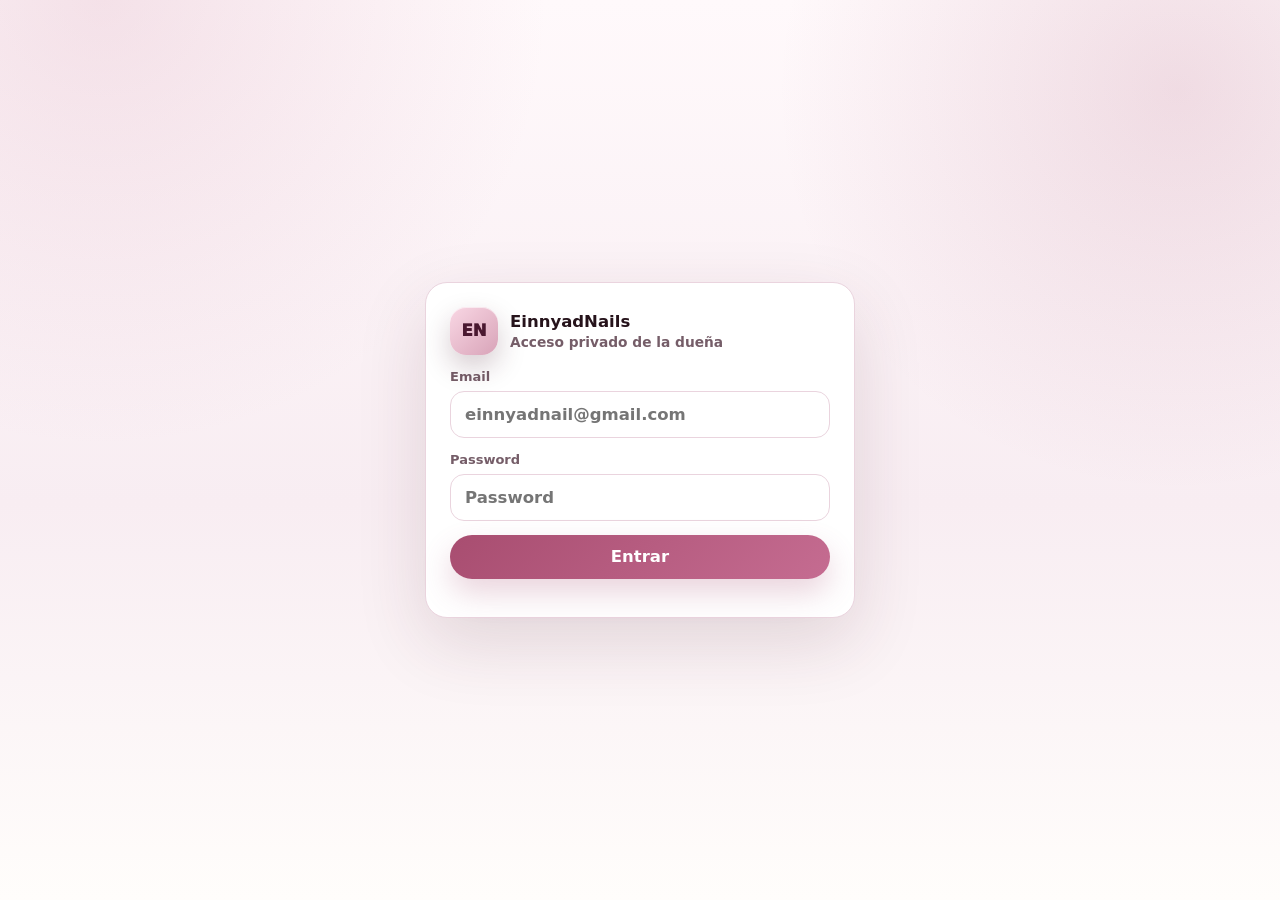
==== commit f0615267: "Update admin.html" ====
--- a/admin.html
+++ b/admin.html
@@ -5,10 +5,10 @@
   <meta name="viewport" content="width=device-width, initial-scale=1">
   <title>EinnyadNails Admin</title>
   <meta name="theme-color" content="#2d131e">
-  <link rel="icon" type="image/svg+xml" href="assets/icons/favicon.svg?v=einnyadnails-web-v15">
-  <link rel="stylesheet" href="assets/nails.css?v=einnyadnails-web-v15">
-  <script src="assets/jsQR.js?v=einnyadnails-web-v15"></script>
-  <script src="assets/config.js?v=einnyadnails-web-v15"></script>
+  <link rel="icon" type="image/svg+xml" href="assets/icons/favicon.svg?v=einnyadnails-web-v23">
+  <link rel="stylesheet" href="assets/nails.css?v=einnyadnails-web-v23">
+  <script src="assets/jsQR.js?v=einnyadnails-web-v23"></script>
+  <script src="assets/config.js?v=einnyadnails-web-v23"></script>
 </head>
 <body>
   <section id="loginScreen" class="login-screen">
@@ -240,10 +240,11 @@
             <button class="btn full" type="submit">Guardar ajustes</button>
           </form>
           <form class="card" onsubmit="savePayments(event)">
-            <h2>Pagos</h2>
-            <label class="field"><span>Pagos online activos</span><select id="payEnabled"><option>No</option><option>Yes</option></select></label>
-            <label class="field"><span>Proveedor</span><input id="payProvider" placeholder="Stripe, PayPal, Square, otro"></label>
-            <label class="field"><span>Payment link</span><input id="payLink"></label>
+            <h2>Pagos / Interac</h2>
+            <p class="section-sub">Interac e-Transfer se paga con correo o telefono de la duena. No necesitas enlace de pago.</p>
+            <label class="field"><span>Interac activo</span><select id="payEnabled"><option>No</option><option>Yes</option></select></label>
+            <label class="field"><span>Proveedor</span><input id="payProvider" placeholder="Interac e-Transfer"></label>
+            <label class="field"><span>Correo o telefono Interac</span><input id="payLink" placeholder="correo@ejemplo.com o +1 514..."></label>
             <label class="field"><span>Boton</span><input id="payButtonLabel"></label>
             <label class="field"><span>Mensaje ES</span><textarea id="payRedirectMessageEs"></textarea></label>
             <label class="field"><span>Mensaje FR-CA</span><textarea id="payRedirectMessageFr"></textarea></label>
@@ -575,7 +576,7 @@
       $('appointmentsTable').innerHTML = '<table class="appointments-table"><thead><tr><th>Cita</th><th>Clienta</th><th>Servicios</th><th>Fecha</th><th>Total</th><th>Estado</th><th>Acciones</th></tr></thead><tbody>' + list.map(function(item){
         var services = (item.items || []).map(function(row){ return RTApi.esc((row.quantity || 1) + 'x ' + (row.nameEs || row.name)); }).join('<br>');
         var travelFeeLine = Number(item.travelFee || 0) > 0 ? '<br><span class="section-sub">Cargo domicilio ' + RTApi.money(item.travelFee || 0) + '</span>' : '';
-        return '<tr><td data-label="Cita"><strong>' + RTApi.esc(item.appointmentId) + '</strong><br><span class="section-sub">' + RTApi.esc(item.paymentStatus || '') + '</span></td><td data-label="Clienta">' + RTApi.esc(item.customerName) + '<br><a href="tel:' + RTApi.esc(item.customerPhone) + '">' + RTApi.esc(item.customerPhone) + '</a><br><span class="section-sub">' + RTApi.esc(item.customerAddress) + '</span></td><td data-label="Servicios">' + services + '</td><td data-label="Fecha">' + RTApi.esc(item.preferredDate + ' ' + formatTime12(item.preferredTime)) + '</td><td data-label="Total">' + RTApi.money(item.totalUpdated || item.total) + '<br><span class="section-sub">Extras ' + RTApi.money(item.extraTotal || 0) + '</span>' + travelFeeLine + '</td><td data-label="Estado"><span class="status ' + (item.status === 'Completed' ? 'completed' : '') + '">' + RTApi.esc(item.status) + '</span></td><td data-label="Acciones"><div class="table-actions"><select onchange="updateStatus(\'' + RTApi.esc(item.appointmentId) + '\', this.value)"><option value="">Cambiar</option><option>Pending</option><option>Confirmed</option><option>Client arrived</option><option>In service</option><option>Completed</option><option>Cancelled</option></select><button class="btn secondary" type="button" onclick="editAppointment(\'' + RTApi.esc(item.appointmentId) + '\')">Editar</button><button class="btn secondary" type="button" onclick="resendReceipt(\'' + RTApi.esc(item.appointmentId) + '\')">Recibo</button><button class="btn secondary" type="button" onclick="openQrFromAppointment(\'' + RTApi.esc(item.appointmentId) + '\', \'' + RTApi.esc(item.qrToken || '') + '\')">QR</button><button class="btn danger" type="button" onclick="cancelAppointment(\'' + RTApi.esc(item.appointmentId) + '\')">Cancelar</button></div></td></tr>';
+        return '<tr><td data-label="Cita"><strong>' + RTApi.esc(item.appointmentId) + '</strong><br><span class="section-sub">' + RTApi.esc(item.paymentStatus || '') + '</span></td><td data-label="Clienta">' + RTApi.esc(item.customerName) + '<br><a href="tel:' + RTApi.esc(item.customerPhone) + '">' + RTApi.esc(item.customerPhone) + '</a><br><span class="section-sub">' + RTApi.esc(item.customerAddress) + '</span></td><td data-label="Servicios">' + services + '</td><td data-label="Fecha">' + RTApi.esc(item.preferredDate + ' ' + formatTime12(item.preferredTime)) + '</td><td data-label="Total">' + RTApi.money(item.totalUpdated || item.total) + '<br><span class="section-sub">Extras ' + RTApi.money(item.extraTotal || 0) + '</span>' + travelFeeLine + '</td><td data-label="Estado"><span class="status ' + (item.status === 'Completed' ? 'completed' : '') + '">' + RTApi.esc(item.status) + '</span></td><td data-label="Acciones"><div class="table-actions"><select onchange="updateStatus(\'' + RTApi.esc(item.appointmentId) + '\', this.value)"><option value="">Cambiar</option><option>Pending</option><option>Confirmed</option><option>Client arrived</option><option>In service</option><option>Completed</option><option>Cancelled</option></select><button class="btn secondary" type="button" onclick="editAppointment(\'' + RTApi.esc(item.appointmentId) + '\')">Editar</button><button class="btn secondary" type="button" onclick="resendReceipt(\'' + RTApi.esc(item.appointmentId) + '\')">Recibo</button><button class="btn secondary" type="button" onclick="openQrFromAppointment(\'' + RTApi.esc(item.appointmentId) + '\', \'' + RTApi.esc(item.qrToken || '') + '\')">QR</button><button class="btn danger-soft" type="button" onclick="cancelAppointment(\'' + RTApi.esc(item.appointmentId) + '\')">Cancelar</button><button class="btn danger" type="button" onclick="deleteAppointment(\'' + RTApi.esc(item.appointmentId) + '\')">Borrar</button></div></td></tr>';
       }).join('') + '</tbody></table>';
     }
     async function updateStatus(id, status){
@@ -767,10 +768,13 @@
       var id = $('editAppointmentId').value;
       if(id) await resendReceipt(id);
     }
-    function openQrFromAppointment(id, token){
-      $('qrText').value = 'ENAIL|' + id + '|' + token;
+    async function openQrFromAppointment(id, token){
       showPanel('qr');
-      verifyQr();
+      var raw = 'ENAIL|' + String(id || '').trim() + '|' + String(token || '').trim();
+      $('qrText').value = raw;
+      currentQrAppointment = null;
+      $('qrResult').innerHTML = '<div class="empty"><span class="loading-inline"></span>Verificando cita ' + RTApi.esc(id) + '...</div>';
+      await verifyQr();
     }
     function renderServices(){
       var list = adminData.services || [];
@@ -1327,12 +1331,18 @@
     }
     function fillPayments(){
       var p = adminData.payments || {};
-      $('payEnabled').value = p.enabled || 'No';
-      $('payProvider').value = p.provider || '';
-      $('payLink').value = p.link || '';
-      $('payButtonLabel').value = p.buttonLabel || 'Ver instrucciones de Interac';
-      $('payRedirectMessageEs').value = p.redirectMessageEs || '';
-      $('payRedirectMessageFr').value = p.redirectMessageFr || '';
+      var buttonLabel = p.buttonLabel || 'Ver datos de Interac';
+      var messageEs = p.redirectMessageEs || 'Envia el Interac e-Transfer al correo o telefono indicado. La cita queda pendiente hasta que la duena verifique el recibo del dinero.';
+      var messageFr = p.redirectMessageFr || 'Envoyez le virement Interac e-Transfer au courriel ou telephone indique. Le rendez-vous reste en attente jusqu a la verification du recu par la proprietaire.';
+      if(['Pagar seguro','Ver instrucciones de Interac'].indexOf(buttonLabel) !== -1) buttonLabel = 'Ver datos de Interac';
+      if(messageEs.toLowerCase().indexOf('por cuenta bancaria') !== -1 || messageEs.toLowerCase().indexOf('correo configurado') !== -1 || messageEs.toLowerCase().indexOf('queda confirmada') !== -1) messageEs = 'Envia el Interac e-Transfer al correo o telefono indicado. La cita queda pendiente hasta que la duena verifique el recibo del dinero.';
+      if(messageFr.toLowerCase().indexOf('par compte bancaire') !== -1 || messageFr.toLowerCase().indexOf('courriel configur') !== -1 || messageFr.toLowerCase().indexOf('confirm') !== -1) messageFr = 'Envoyez le virement Interac e-Transfer au courriel ou telephone indique. Le rendez-vous reste en attente jusqu a la verification du recu par la proprietaire.';
+      $('payEnabled').value = p.enabled || 'Yes';
+      $('payProvider').value = p.provider || 'Interac e-Transfer';
+      $('payLink').value = p.interacRecipient || p.link || '';
+      $('payButtonLabel').value = buttonLabel;
+      $('payRedirectMessageEs').value = messageEs;
+      $('payRedirectMessageFr').value = messageFr;
       $('payCashEnabled').value = p.cashEnabled || 'Yes';
     }
     async function saveSettings(event){
@@ -1355,7 +1365,7 @@
     }
     async function savePayments(event){
       event.preventDefault();
-      var data = { enabled:$('payEnabled').value, provider:$('payProvider').value, link:$('payLink').value, buttonLabel:$('payButtonLabel').value, redirectMessageEs:$('payRedirectMessageEs').value, redirectMessageFr:$('payRedirectMessageFr').value, cashEnabled:$('payCashEnabled').value };
+      var data = { enabled:$('payEnabled').value, provider:$('payProvider').value || 'Interac e-Transfer', link:$('payLink').value, buttonLabel:$('payButtonLabel').value || 'Ver datos de Interac', redirectMessageEs:$('payRedirectMessageEs').value, redirectMessageFr:$('payRedirectMessageFr').value, cashEnabled:$('payCashEnabled').value };
       try { await adminCall('savePaymentsConfig', data); await refreshAll(); }
       catch(error){ toast(error.message || String(error)); }
     }
@@ -1383,6 +1393,21 @@
         toast('Hojas limpias');
       } catch(error) {
         $('cleanProductionStatus').textContent = error.message || String(error);
+      }
+    }
+
+    async function deleteAppointment(id){
+      var item = (adminData.appointments || []).find(function(row){ return row.appointmentId === id; }) || {};
+      var label = (item.customerName ? item.customerName + ' - ' : '') + (item.preferredDate || '') + ' ' + formatTime12(item.preferredTime || '');
+      var ok = await confirmAction('Borrar cita', 'Seguro que quieres borrar esta cita por completo? ' + label + ' Se eliminaran la cita, extras y registros relacionados. No toca servicios, fotos, pagos, configuracion ni usuario.');
+      if(!ok) return;
+      try {
+        var result = await adminCall('deleteAppointment', { appointmentId:id, confirm:'DELETE' });
+        var removed = result.removed || {};
+        await refreshAll();
+        toast('Cita borrada: ' + (removed.appointments || 0));
+      } catch(error) {
+        toast(error.message || String(error));
       }
     }
 
@@ -1408,8 +1433,10 @@
       var extrasHtml = extras.length ? '<div class="extras-list">' + extras.map(function(extra){ return '<div class="extra-row"><div><strong>' + RTApi.esc(extra.name) + '</strong><br><span class="section-sub">' + RTApi.money(extra.price) + ' | ' + RTApi.esc(extra.notes || extra.paymentMethod || '') + '</span></div>' + (receiptOnly ? '' : '<button class="btn danger" type="button" onclick="removeExtra(\'' + RTApi.esc(extra.extraId) + '\')">Remover</button>') + '</div>'; }).join('') + '</div>' : '<div class="empty">No hay extras agregados.</div>';
       var extrasForm = receiptOnly ? '' : '<div class="card" style="box-shadow:none;margin-top:12px;"><label class="field"><span>Servicio extra activo</span><select id="extraService" onchange="fillExtraFromService()"><option value="manual">Manual</option>' + servicesOptions + '</select></label><label class="field"><span>Nombre extra</span><input id="extraName"></label><label class="field"><span>Precio</span><input id="extraPrice" type="number" min="0" step="0.01" value="0"></label><label class="field"><span>Notas</span><textarea id="extraNotes"></textarea></label><button class="btn full" type="button" onclick="addExtra()">Agregar extra al recibo</button></div>';
       var logsHtml = (item.qrLogs || []).map(function(log){ return '<div class="qr-log-line"><strong>' + RTApi.esc(log.action || '') + '</strong><span>' + RTApi.esc(log.timestamp || '') + '</span><p>' + RTApi.esc(log.notes || '') + '</p></div>'; }).join('') || '<div class="empty">Sin historial QR todavia.</div>';
-      var actions = receiptOnly ? '' : '<button class="btn secondary" type="button" onclick="updateQrStage(\'Client arrived\')">Clienta llegó</button><button class="btn secondary" type="button" onclick="updateQrStage(\'In service\')">En servicio</button><button class="btn success" type="button" onclick="finishAppointment()">Finalizar cita</button>';
-      $('qrResult').innerHTML = '<div><span class="badge ' + (receiptOnly ? 'dark' : 'green') + '">' + RTApi.esc(receiptOnly ? 'Recibo final' : (item.qrStatus || 'Active')) + '</span><h2>' + RTApi.esc(item.appointmentId) + '</h2><p><strong>' + RTApi.esc(item.customerName) + '</strong><br>' + RTApi.esc(item.customerPhone) + '<br>' + RTApi.esc(item.customerAddress) + '</p><p class="section-sub">' + RTApi.esc(item.preferredDate + ' ' + formatTime12(item.preferredTime)) + ' | Estado: ' + RTApi.esc(item.status) + '</p><div class="admin-grid"><div class="metric-card"><span>Total actual</span><strong>' + RTApi.money(item.totalUpdated || item.total) + '</strong></div><div class="metric-card"><span>Extras</span><strong>' + RTApi.money(item.extraTotal || 0) + '</strong></div></div><div class="toolbar" style="margin:14px 0;">' + actions + '</div><h3>Servicios extras</h3>' + extrasHtml + extrasForm + '<h3>Historial QR</h3><div class="qr-log-list">' + logsHtml + '</div></div>';
+      var actions = receiptOnly ? '' : '<button class="btn secondary" type="button" onclick="updateQrStage(\'Client arrived\')">Marcar llegada</button><button class="btn" type="button" onclick="updateQrStage(\'In service\')">Marcar empezada</button><button class="btn success" type="button" onclick="finishAppointment()">Finalizar y enviar recibo</button>';
+      var bookingUrl = String((adminData.config && adminData.config.publicBaseUrl) || 'index.html').replace(/'/g, '%27');
+      var doneNote = receiptOnly ? '<div class="payment-help receipt-help"><strong>Cita completada</strong><p>Este QR queda en modo solo lectura. Si alguien lo abre fuera del admin vera el resumen de la cita y la opcion de reservar otra cita, sin datos privados de la duena.</p><button class="btn secondary" type="button" onclick="window.open(\'' + RTApi.esc(bookingUrl) + '\', \'_blank\')">Abrir pagina de reservas</button></div>' : '';
+      $('qrResult').innerHTML = '<div><span class="badge ' + (receiptOnly ? 'dark' : 'green') + '">' + RTApi.esc(receiptOnly ? 'Solo lectura' : (item.qrStatus || 'Active')) + '</span><h2>' + RTApi.esc(item.appointmentId) + '</h2><p><strong>' + RTApi.esc(item.customerName) + '</strong><br>' + RTApi.esc(item.customerPhone) + '<br>' + RTApi.esc(item.customerAddress) + '</p><p class="section-sub">' + RTApi.esc(item.preferredDate + ' ' + formatTime12(item.preferredTime)) + ' | Estado: ' + RTApi.esc(item.status) + '</p>' + doneNote + '<div class="admin-grid"><div class="metric-card"><span>Total actual</span><strong>' + RTApi.money(item.totalUpdated || item.total) + '</strong></div><div class="metric-card"><span>Extras</span><strong>' + RTApi.money(item.extraTotal || 0) + '</strong></div></div><div class="toolbar" style="margin:14px 0;">' + actions + '</div><h3>Servicios extras</h3>' + extrasHtml + extrasForm + '<h3>Historial QR</h3><div class="qr-log-list">' + logsHtml + '</div></div>';
     }
     function fillExtraFromService(){
       var select = $('extraService');
--- a/assets/nails.css
+++ b/assets/nails.css
@@ -118,6 +118,7 @@
 .navlinks { display:flex; align-items:center; gap:8px; overflow-x:auto; scrollbar-width:none; }
 .navlinks::-webkit-scrollbar { display:none; }
 .navlinks button, .navlinks a {
+  flex:0 0 auto;
   border:0;
   color:#fff;
   background:transparent;
@@ -129,6 +130,10 @@
 }
 .navlinks button.active, .navlinks a.active { background:rgba(255,255,255,.16); }
 .btn {
+  display:inline-flex;
+  align-items:center;
+  justify-content:center;
+  gap:8px;
   border:0;
   border-radius:999px;
   padding:13px 18px;
@@ -136,11 +141,23 @@
   color:#fff;
   font-weight:900;
   box-shadow: 0 14px 30px rgba(168,77,112,.24);
+  min-width:0;
+  max-width:100%;
+  text-align:center;
+  line-height:1.15;
+  white-space:normal;
+  overflow-wrap:anywhere;
 }
 .btn.secondary { background:#fff; color:var(--brand-3); border:1px solid var(--line); box-shadow:none; }
 .btn.dark { background:var(--ink); color:#fff; }
 .btn.success { background:var(--success); }
 .btn.danger { background:var(--danger); }
+.btn.danger-soft {
+  background:#fff5f8;
+  color:#8e2444;
+  border:1px solid #f0c7d4;
+  box-shadow:none;
+}
 .btn.full { width:100%; }
 .btn:disabled { opacity:.55; cursor:not-allowed; }
 .hero {
@@ -223,6 +240,7 @@
 .service-body { padding:20px; }
 .service-body h3 { margin:10px 0 8px; font-size:22px; }
 .price-row { display:flex; justify-content:space-between; align-items:center; gap:12px; margin-top:16px; }
+.price-row > * { min-width:0; }
 .price { color:var(--brand-3); font-weight:950; font-size:22px; }
 .category-row { display:flex; gap:8px; overflow-x:auto; padding-bottom:10px; margin-bottom:18px; }
 .cat-chip {
@@ -283,6 +301,7 @@
 .drawer-head { display:flex; justify-content:space-between; gap:12px; padding:18px; border-bottom:1px solid var(--line); }
 .drawer-body { padding:18px; overflow:auto; display:grid; gap:18px; }
 .cart-line { display:flex; justify-content:space-between; gap:12px; padding:14px 0; border-bottom:1px solid var(--line); }
+.cart-line > * { min-width:0; }
 .qty { display:flex; align-items:center; gap:8px; margin-top:8px; }
 .qty button { width:32px; height:32px; border-radius:999px; border:1px solid var(--line); background:#fff; }
 .field { display:grid; gap:7px; font-weight:850; color:var(--ink); }
@@ -452,9 +471,19 @@
   flex-wrap:wrap;
   gap:8px;
   min-width:220px;
+  padding:8px;
+  border:1px solid var(--line);
+  border-radius:18px;
+  background:linear-gradient(135deg, #fff, #fff7fa);
 }
 .table-actions select { min-width:150px; }
-.table-actions .btn { padding:10px 12px; font-size:13px; }
+.table-actions .btn {
+  flex:1 1 auto;
+  padding:10px 12px;
+  border-radius:14px;
+  font-size:13px;
+  min-height:40px;
+}
 .status { display:inline-flex; padding:6px 10px; border-radius:999px; font-weight:900; background:#f2e4eb; color:var(--brand-3); }
 .status.completed { background:#e8f6ee; color:#24724e; }
 .qr-layout { display:grid; grid-template-columns:.8fr 1.2fr; gap:18px; align-items:start; }
@@ -578,32 +607,229 @@
   object-fit:cover;
   border-radius:16px;
   border:1px solid var(--line);
-  background:#fff4f8;
+  background:linear-gradient(135deg, #fff4f8, #f4dfe8);
 }
 .preview-thumb.portrait-preview { aspect-ratio:4 / 5; }
-.before-after-section { margin-top:46px; }
-.before-after-grid { display:grid; grid-template-columns:repeat(2, minmax(0, 1fr)); gap:18px; }
+.before-after-section {
+  position:relative;
+  isolation:isolate;
+  margin-top:46px;
+}
+.before-after-section::before,
+.before-after-section::after {
+  content:"";
+  position:absolute;
+  z-index:-1;
+  border-radius:999px;
+  pointer-events:none;
+}
+.before-after-section::before {
+  width:280px;
+  height:280px;
+  right:-130px;
+  top:-70px;
+  background:radial-gradient(circle, rgba(216,163,184,.28), transparent 68%);
+  animation:baFloat 7s ease-in-out infinite;
+}
+.before-after-section::after {
+  width:220px;
+  height:220px;
+  left:-120px;
+  bottom:12%;
+  background:radial-gradient(circle, rgba(168,77,112,.16), transparent 70%);
+  animation:baFloat 8s ease-in-out infinite reverse;
+}
+.before-after-kicker {
+  margin-bottom:12px;
+  background:linear-gradient(135deg, #fff, #fff0f6);
+  box-shadow:0 12px 30px rgba(168,77,112,.13);
+}
+.before-after-grid { display:grid; grid-template-columns:repeat(2, minmax(0, 1fr)); gap:20px; align-items:stretch; }
 .before-after-card {
+  position:relative;
+  overflow:hidden;
   padding:18px;
+  border-radius:26px;
+  background:
+    linear-gradient(145deg, rgba(255,255,255,.98), rgba(255,247,251,.96)),
+    radial-gradient(circle at 95% 8%, rgba(216,163,184,.38), transparent 34%);
+  border:1px solid rgba(234,212,222,.95);
+  box-shadow:var(--shadow);
+  opacity:0;
+  transform:translateY(28px) scale(.98);
+  transition:opacity .6s ease, transform .6s ease, box-shadow .35s ease, border-color .35s ease;
+  transition-delay:var(--reveal-delay, 0ms);
+}
+.before-after-card.is-visible {
+  opacity:1;
+  transform:translateY(0) scale(1);
+}
+.before-after-card::before {
+  content:"";
+  position:absolute;
+  inset:-48%;
+  background:conic-gradient(from 80deg, transparent 0 34%, rgba(216,163,184,.28), transparent 58% 100%);
+  opacity:.75;
+  animation:baAura 9s linear infinite;
+  pointer-events:none;
+}
+.before-after-card::after {
+  content:"";
+  position:absolute;
+  inset:1px;
+  border-radius:25px;
+  border:1px solid rgba(255,255,255,.74);
+  pointer-events:none;
+}
+.before-after-card > * { position:relative; z-index:1; }
+.before-after-card-head {
+  display:flex;
+  align-items:center;
+  justify-content:space-between;
+  gap:12px;
+  margin-bottom:14px;
+}
+.before-after-card h3 { margin:0; font-size:22px; line-height:1.12; }
+.before-after-pair {
+  position:relative;
+  display:grid;
+  grid-template-columns:repeat(2, minmax(0, 1fr));
+  gap:9px;
+  padding:8px;
   border-radius:24px;
-  background:#fff;
-  border:1px solid var(--line);
-  box-shadow:var(--shadow);
-}
-.before-after-card h3 { margin:0 0 14px; font-size:22px; }
-.before-after-pair { display:grid; grid-template-columns:repeat(2, minmax(0, 1fr)); gap:10px; }
-.before-after-pair figure { margin:0; position:relative; overflow:hidden; border-radius:18px; background:#f8e8ef; }
-.before-after-pair img { width:100%; aspect-ratio:1 / 1; object-fit:cover; }
+  background:
+    linear-gradient(135deg, rgba(255,255,255,.72), rgba(255,240,246,.72)),
+    radial-gradient(circle at 50% 16%, rgba(255,255,255,.9), transparent 44%);
+  border:1px solid rgba(234,212,222,.9);
+  box-shadow:inset 0 1px 0 rgba(255,255,255,.85);
+}
+.before-after-pair figure {
+  margin:0;
+  position:relative;
+  overflow:hidden;
+  border-radius:18px;
+  background:#f8e8ef;
+  box-shadow:0 14px 28px rgba(78,32,52,.12);
+}
+.before-after-pair figure::before {
+  content:"";
+  position:absolute;
+  inset:0;
+  z-index:2;
+  background:linear-gradient(115deg, transparent 0 34%, rgba(255,255,255,.48) 48%, transparent 64% 100%);
+  transform:translateX(-130%);
+  animation:baShine 4.8s ease-in-out infinite;
+  pointer-events:none;
+}
+.before-after-pair figure:nth-of-type(2)::before { animation-delay:.55s; }
+.before-after-pair img { width:100%; aspect-ratio:4 / 5; object-fit:cover; background:#fff4f8; }
 .before-after-pair figcaption {
   position:absolute;
   left:10px;
   bottom:10px;
+  z-index:3;
   padding:7px 10px;
   border-radius:999px;
   background:rgba(45,19,30,.78);
   color:#fff;
   font-size:12px;
   font-weight:900;
+  box-shadow:0 10px 24px rgba(45,19,30,.22);
+}
+.after-photo figcaption { background:linear-gradient(135deg, var(--brand), #c56c91); }
+.before-after-divider {
+  position:absolute;
+  left:50%;
+  top:12px;
+  bottom:12px;
+  z-index:4;
+  display:grid;
+  place-items:center;
+  width:42px;
+  transform:translateX(-50%);
+  pointer-events:none;
+}
+.before-after-divider::before {
+  content:"";
+  width:3px;
+  height:100%;
+  border-radius:999px;
+  background:linear-gradient(180deg, transparent, #fff 12%, var(--brand-2) 50%, #fff 88%, transparent);
+  box-shadow:0 0 22px rgba(168,77,112,.5);
+  animation:baDividerPulse 1.9s ease-in-out infinite;
+}
+.before-after-divider i {
+  position:absolute;
+  width:40px;
+  height:40px;
+  display:grid;
+  place-items:center;
+  border-radius:999px;
+  background:linear-gradient(135deg, #fff, #fff0f6);
+  border:1px solid rgba(216,163,184,.85);
+  box-shadow:0 12px 30px rgba(78,32,52,.22);
+}
+.before-after-divider i::before,
+.before-after-divider i::after {
+  content:"";
+  position:absolute;
+  width:10px;
+  height:10px;
+  border-top:3px solid var(--brand);
+  border-right:3px solid var(--brand);
+}
+.before-after-divider i::before { transform:translateX(-4px) rotate(-135deg); }
+.before-after-divider i::after { transform:translateX(4px) rotate(45deg); }
+.before-after-spark {
+  position:absolute;
+  z-index:5;
+  width:10px;
+  height:10px;
+  border-radius:999px;
+  background:#fff;
+  box-shadow:0 0 0 5px rgba(255,255,255,.2), 0 0 22px rgba(168,77,112,.48);
+  pointer-events:none;
+}
+.spark-one { right:18px; top:18px; animation:baSpark 2.4s ease-in-out infinite; }
+.spark-two { left:18px; bottom:18px; animation:baSpark 2.8s ease-in-out infinite .35s; }
+.before-after-note {
+  display:flex;
+  justify-content:center;
+  margin-top:12px;
+}
+.before-after-note span {
+  display:inline-flex;
+  align-items:center;
+  justify-content:center;
+  min-height:32px;
+  padding:7px 13px;
+  border-radius:999px;
+  color:var(--brand-3);
+  background:rgba(255,255,255,.78);
+  border:1px solid rgba(234,212,222,.95);
+  font-size:12px;
+  font-weight:950;
+  box-shadow:0 12px 26px rgba(78,32,52,.08);
+}
+@keyframes baAura {
+  to { transform:rotate(360deg); }
+}
+@keyframes baFloat {
+  0%, 100% { transform:translate3d(0,0,0) scale(1); opacity:.72; }
+  50% { transform:translate3d(0,-14px,0) scale(1.06); opacity:1; }
+}
+@keyframes baShine {
+  0%, 48% { transform:translateX(-130%); opacity:0; }
+  58% { opacity:1; }
+  78%, 100% { transform:translateX(130%); opacity:0; }
+}
+@keyframes baDividerPulse {
+  0%, 100% { opacity:.72; transform:scaleY(.96); }
+  50% { opacity:1; transform:scaleY(1.03); }
+}
+@keyframes baSpark {
+  0%, 100% { transform:scale(.75); opacity:.42; }
+  50% { transform:scale(1.15); opacity:1; }
 }
 .loading-inline { display:inline-block; width:18px; height:18px; border-radius:999px; border:3px solid #f0d7e2; border-top-color:var(--brand); animation:spin .8s linear infinite; vertical-align:middle; }
 @keyframes spin { to { transform:rotate(360deg); } }
@@ -629,6 +855,75 @@
   .intro-card { min-height:380px; padding:22px; }
   .hour-row { grid-template-columns:1fr; }
 }
+@media (max-width: 560px) {
+  .before-after-section { margin-top:28px; }
+  .before-after-card {
+    padding:13px;
+    border-radius:22px;
+  }
+  .before-after-card::after { border-radius:21px; }
+  .before-after-card-head {
+    align-items:flex-start;
+    flex-direction:column;
+    gap:8px;
+  }
+  .before-after-card h3 { font-size:20px; }
+  .before-after-pair {
+    gap:6px;
+    padding:6px;
+    border-radius:20px;
+  }
+  .before-after-pair figure { border-radius:15px; }
+  .before-after-pair figcaption {
+    left:7px;
+    bottom:7px;
+    padding:6px 8px;
+    font-size:11px;
+  }
+  .before-after-divider {
+    top:9px;
+    bottom:9px;
+    width:34px;
+  }
+  .before-after-divider i {
+    width:34px;
+    height:34px;
+  }
+  .before-after-divider i::before,
+  .before-after-divider i::after {
+    width:8px;
+    height:8px;
+    border-top-width:2px;
+    border-right-width:2px;
+  }
+  .before-after-spark {
+    width:8px;
+    height:8px;
+  }
+  .spark-one { right:14px; top:14px; }
+  .spark-two { left:14px; bottom:14px; }
+}
+@media (prefers-reduced-motion: reduce) {
+  .before-after-section::before,
+  .before-after-section::after,
+  .before-after-card::before,
+  .before-after-pair figure::before,
+  .before-after-divider::before,
+  .before-after-card.is-visible:hover .before-after-divider i,
+  .before-after-spark {
+    animation:none !important;
+  }
+  .before-after-card,
+  .before-after-card.is-visible,
+  .before-after-card.is-visible:hover,
+  .before-after-pair img {
+    transition:none !important;
+  }
+  .before-after-card {
+    opacity:1;
+    transform:none;
+  }
+}
 
 .app-intro {
   background:
@@ -744,12 +1039,15 @@
 .category-row { scrollbar-width:none; }
 .category-row::-webkit-scrollbar { display:none; }
 .cat-chip.active { box-shadow:0 14px 30px rgba(107,47,72,.22); }
-.before-after-card:hover {
+.before-after-card.is-visible:hover {
   transform:translateY(-5px);
   box-shadow:0 34px 86px rgba(78,32,52,.2);
-}
-.before-after-pair img { transition:transform .45s ease; }
-.before-after-card:hover img { transform:scale(1.04); }
+  border-color:#d8a3b8;
+}
+.before-after-pair img { transition:transform .55s ease, filter .55s ease; }
+.before-after-card.is-visible:hover .before-photo img { transform:scale(1.04); filter:saturate(1.02) contrast(1.02); }
+.before-after-card.is-visible:hover .after-photo img { transform:scale(1.08); filter:saturate(1.1) contrast(1.04); }
+.before-after-card.is-visible:hover .before-after-divider i { animation:baSpark 1.5s ease-in-out infinite; }
 .contact-modern {
   background:
     linear-gradient(135deg, rgba(255,255,255,.98), rgba(255,243,248,.96)),
@@ -823,6 +1121,28 @@
 }
 .availability-summary strong,
 .payment-help strong { color:var(--brand-3); }
+.payment-help p { margin:8px 0 0; }
+.interac-recipient {
+  display:flex;
+  align-items:center;
+  justify-content:space-between;
+  gap:12px;
+  margin-top:12px;
+  padding:10px 12px;
+  border-radius:14px;
+  background:#fff;
+  border:1px solid var(--line);
+  color:var(--ink);
+  font-weight:900;
+}
+.interac-recipient span {
+  color:var(--muted);
+  font-size:12px;
+  text-transform:uppercase;
+  letter-spacing:.04em;
+}
+.interac-recipient strong { overflow-wrap:anywhere; text-align:right; }
+.public-qr-summary .btn { margin-top:16px; }
 .availability-summary p { margin:8px 0 0; }
 .availability-chips {
   display:flex;
@@ -906,7 +1226,16 @@
 
 @media (max-width: 900px) {
   .brand { min-width:0; width:100%; }
-  .navlinks { padding-bottom:4px; }
+  .nav { align-items:flex-start; flex-wrap:wrap; }
+  .navlinks {
+    flex:0 0 100%;
+    width:100%;
+    max-width:100%;
+    padding-bottom:4px;
+  }
+  .navlinks .btn {
+    white-space:nowrap;
+  }
   .hero-inner, .settings-grid { grid-template-columns:1fr; }
   .hero { min-height:auto; }
   .hero-inner { gap:22px; padding:46px 0; }
@@ -926,6 +1255,20 @@
   .hero p { font-size:17px; }
   .hero-actions .btn { width:100%; justify-content:center; text-align:center; }
   .navlinks { gap:6px; }
+  .navlinks {
+    display:grid;
+    grid-template-columns:repeat(3, minmax(0, 1fr));
+    overflow-x:visible;
+  }
+  .navlinks button,
+  .navlinks a,
+  .navlinks .btn {
+    width:100%;
+    min-height:44px;
+    white-space:normal;
+    text-align:center;
+    overflow-wrap:anywhere;
+  }
   .spotlight-card { padding:22px; border-radius:24px; }
   .service-img { min-height:220px; }
   .drawer-panel {
@@ -946,6 +1289,32 @@
   }
   .cart-fab.has-items { animation:cartPulseStatic 1.4s ease-in-out infinite; }
   @keyframes cartPulseStatic { 0%,100% { transform:translateY(0); } 50% { transform:translateY(-3px); } }
+  .price-row {
+    align-items:stretch;
+    flex-direction:column;
+  }
+  .price-row .btn {
+    width:100%;
+  }
+  .cart-line {
+    align-items:stretch;
+    flex-direction:column;
+  }
+  .cart-line > strong {
+    align-self:flex-end;
+  }
+  .drawer-head {
+    align-items:stretch;
+    flex-direction:column;
+  }
+  .drawer-head .btn {
+    width:100%;
+  }
+  .cat-chip {
+    max-width:72vw;
+    white-space:normal;
+    overflow-wrap:anywhere;
+  }
   .contact-modern { padding:18px; border-radius:24px; }
   .contact-action { min-height:116px; }
   .availability-chips { display:grid; grid-template-columns:1fr; }
@@ -1269,6 +1638,15 @@
   .admin-shell .image-editor-controls {
     grid-template-columns:minmax(0, 1fr);
   }
+
+  .interac-recipient {
+    align-items:flex-start;
+    flex-direction:column;
+  }
+
+  .interac-recipient strong {
+    text-align:left;
+  }
 }
 
 @media (max-width: 420px) {
